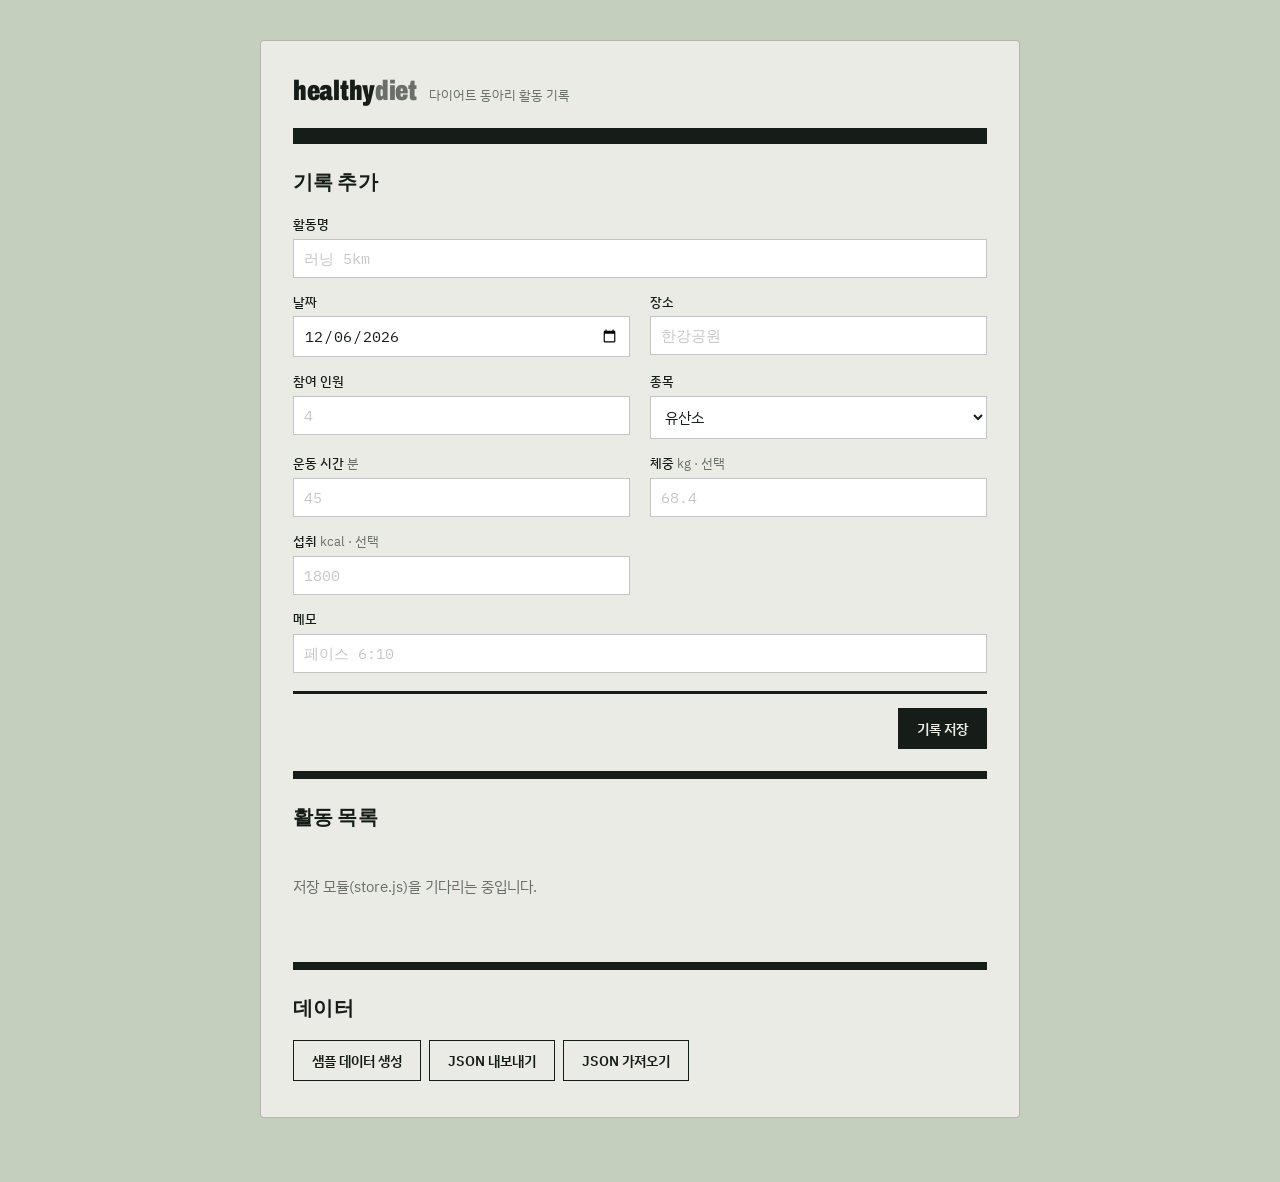
==== index.html @ e53ed548 "feat(ui): 설계서 화면 설계대로 프론트엔드 구현 설계서 5장 순서 그대로 배치했다. 등록 폼과 목록을 첫 화면에 두고 체중 눈금은 그 위에 얹었다. 필수 3기능이 스크롤 아" ====
<!DOCTYPE html>
<html lang="ko">
<head>
<meta charset="UTF-8">
<meta name="viewport" content="width=device-width, initial-scale=1">
<title>healthydiet — 다이어트 동아리 활동 기록</title>
<link rel="preconnect" href="https://fonts.googleapis.com">
<link rel="preconnect" href="https://fonts.gstatic.com" crossorigin>
<link href="https://fonts.googleapis.com/css2?family=Archivo:wdth,wght@62..112,400..900&family=IBM+Plex+Mono:wght@400;600&family=IBM+Plex+Sans+KR:wght@400;500;600&display=swap" rel="stylesheet">
<link rel="stylesheet" href="style.css">
</head>
<body>

<div class="panel">

  <header class="head">
    <p class="head__logo">healthy<span>diet</span></p>
    <p class="head__sub">다이어트 동아리 활동 기록</p>
  </header>

  <!-- 오늘의 체중 + 눈금 트랙. 기록이 없으면 통째로 숨긴다 -->
  <section class="today" id="today" hidden>
    <p class="label">오늘의 체중</p>
    <p class="today__value">
      <span id="todayWeight">—</span><span class="today__unit">kg</span>
    </p>
    <div class="ruler">
      <div class="ruler__needle" id="rulerNeedle"></div>
    </div>
    <p class="ruler__legend">
      <span id="weightMin">—</span>
      <span id="weightToday">—</span>
    </p>
  </section>

  <!-- 명세 필수 ① 활동 등록 -->
  <section class="block">
    <h2 class="block__title">기록 추가</h2>

    <form id="addForm" novalidate>
      <div class="grid">
        <div class="field field--wide">
          <label for="f-title">활동명</label>
          <input type="text" id="f-title" name="title" placeholder="러닝 5km">
          <p class="err" data-err="title"></p>
        </div>

        <div class="field">
          <label for="f-date">날짜</label>
          <input type="date" id="f-date" name="date">
          <p class="err" data-err="date"></p>
        </div>

        <div class="field">
          <label for="f-place">장소</label>
          <input type="text" id="f-place" name="place" placeholder="한강공원">
          <p class="err" data-err="place"></p>
        </div>

        <div class="field">
          <label for="f-memberCount">참여 인원</label>
          <input type="number" id="f-memberCount" name="memberCount" min="1" step="1" placeholder="4">
          <p class="err" data-err="memberCount"></p>
        </div>

        <div class="field">
          <label for="f-category">종목</label>
          <select id="f-category" name="category">
            <option value="유산소">유산소</option>
            <option value="근력">근력</option>
            <option value="스트레칭">스트레칭</option>
          </select>
          <p class="err" data-err="category"></p>
        </div>

        <div class="field">
          <label for="f-durationMin">운동 시간 <span class="unit">분</span></label>
          <input type="number" id="f-durationMin" name="durationMin" min="1" step="1" placeholder="45">
          <p class="err" data-err="durationMin"></p>
        </div>

        <div class="field">
          <label for="f-weightKg">체중 <span class="unit">kg · 선택</span></label>
          <input type="number" id="f-weightKg" name="weightKg" step="0.1" placeholder="68.4">
          <p class="err" data-err="weightKg"></p>
        </div>

        <div class="field">
          <label for="f-kcalIn">섭취 <span class="unit">kcal · 선택</span></label>
          <input type="number" id="f-kcalIn" name="kcalIn" step="1" placeholder="1800">
          <p class="err" data-err="kcalIn"></p>
        </div>

        <div class="field field--wide">
          <label for="f-memo">메모</label>
          <input type="text" id="f-memo" name="memo" placeholder="페이스 6:10">
          <p class="err" data-err="memo"></p>
        </div>
      </div>

      <div class="form__foot">
        <p class="form__msg" id="formMsg" role="status"></p>
        <button class="btn btn--solid" type="submit">기록 저장</button>
      </div>
    </form>
  </section>

  <!-- 명세 필수 ②③ 목록 조회 · 삭제 -->
  <section class="block">
    <h2 class="block__title">활동 목록 <span class="count" id="listCount"></span></h2>
    <div id="list"></div>
  </section>

  <!-- 통계. 기록이 없으면 숨긴다 -->
  <section class="block" id="stats" hidden>
    <h2 class="block__title">통계</h2>

    <dl class="summary" id="summary"></dl>

    <h3 class="sub">월별 활동 횟수</h3>
    <div class="bars" id="monthly"></div>

    <h3 class="sub">종목별</h3>
    <div class="bars" id="byCategory"></div>

    <h3 class="sub">칼로리 수지</h3>
    <table class="table" id="kcalTable"></table>
    <p class="note">소모량은 운동 시간과 종목으로 추정한 값입니다.</p>
  </section>

  <section class="block block--tools">
    <h2 class="block__title">데이터</h2>
    <div class="tools">
      <button class="btn" type="button" id="btnSeed">샘플 데이터 생성</button>
      <button class="btn" type="button" id="btnExport">JSON 내보내기</button>
      <button class="btn" type="button" id="btnImport">JSON 가져오기</button>
      <input type="file" id="fileInput" accept="application/json,.json" hidden>
    </div>
    <p class="form__msg" id="toolMsg" role="status"></p>
  </section>

</div>

<script src="js/store/store.js"></script>
<script src="js/analytics/analytics.js"></script>
<script src="js/ui/ui.js"></script>
</body>
</html>
---- style.css ----
/* healthydiet — 저울과 영양성분표의 시각 언어.
   위계는 색이나 크기가 아니라 선 두께가 만든다. 빨강은 바늘 하나뿐이다. */

:root {
  --canvas:  #C4CFBE;
  --paper:   #E9EBE4;
  --lcd:     #B4C3AD;
  --ink:     #161D18;
  --ink-60:  rgba(22, 29, 24, .6);
  --ink-25:  rgba(22, 29, 24, .25);
  --ink-10:  rgba(22, 29, 24, .1);
  --needle:  #D8342A;

  --rule-section: 8px;
  --rule-group:   3px;
  --rule-row:     1px;

  --panel-radius: 4px;

  --display: Archivo, system-ui, sans-serif;
  --body:    "IBM Plex Sans KR", system-ui, sans-serif;
  --mono:    "IBM Plex Mono", ui-monospace, monospace;
}

* { box-sizing: border-box; }

body {
  margin: 0;
  padding: 40px 20px 64px;
  background: var(--canvas);
  color: var(--ink);
  font-family: var(--body);
  line-height: 1.6;
  -webkit-font-smoothing: antialiased;
}

:focus-visible { outline: 2px solid var(--needle); outline-offset: 2px; }

.panel {
  max-width: 760px;
  margin: 0 auto;
  padding: 28px 32px 32px;
  background: var(--paper);
  border-radius: var(--panel-radius);
  border: 1px solid var(--ink-25);
}

/* 패널 안쪽 요소는 각지게 둔다 */
.panel input,
.panel select,
.panel button,
.panel table { border-radius: 0; }

/* ---------- 머리 ---------- */

.head {
  display: flex; align-items: baseline; gap: 12px; flex-wrap: wrap;
  padding-bottom: 14px;
  border-bottom: var(--rule-section) solid var(--ink);
}
.head__logo {
  margin: 0;
  font-family: var(--display);
  font-weight: 900; font-stretch: 70%;
  font-size: 1.75rem; letter-spacing: -.01em;
}
.head__logo span { color: var(--ink-60); }
.head__sub { margin: 0; font-size: .8125rem; color: var(--ink-60); }

.label {
  margin: 0;
  font-family: var(--mono);
  font-size: .6875rem;
  color: var(--ink-60);
}

/* ---------- 오늘의 체중 + 눈금 ---------- */

.today { padding: 20px 0 18px; }

.today__value {
  margin: 2px 0 14px;
  font-family: var(--display);
  font-weight: 800; font-stretch: 68%;
  font-size: clamp(4.5rem, 16vw, 8.5rem);
  line-height: .92;
  letter-spacing: -.03em;
  font-variant-numeric: tabular-nums;
}
.today__unit {
  margin-left: .12em;
  font-size: .25em;
  font-weight: 600;
  color: var(--ink-60);
}

.ruler {
  position: relative;
  height: 48px;
  background: var(--lcd);
  background-image: repeating-linear-gradient(90deg,
    var(--ink-25) 0 1px, transparent 1px 4%);
  border: 1px solid var(--ink-25);
}
.ruler__needle {
  position: absolute; top: 0; left: 50%;
  width: 2px; height: 100%;
  transform: translateX(-50%);
  background: var(--needle);
  transition: left .2s ease;
}
.ruler__legend {
  display: flex; justify-content: space-between;
  margin: 8px 0 0;
  font-family: var(--mono);
  font-size: .75rem;
  color: var(--ink-60);
  font-variant-numeric: tabular-nums;
}

/* ---------- 블록 ---------- */

.block { padding: 22px 0; border-top: var(--rule-section) solid var(--ink); }
.block--tools { padding-bottom: 4px; }

.block__title {
  margin: 0 0 16px;
  font-family: var(--display);
  font-weight: 800; font-stretch: 72%;
  font-size: 1.25rem;
  text-transform: uppercase; letter-spacing: .02em;
}
.count { font-family: var(--mono); font-size: .8125rem; color: var(--ink-60); }

.sub {
  margin: 22px 0 8px;
  padding-bottom: 5px;
  border-bottom: var(--rule-group) solid var(--ink);
  font-size: .8125rem; font-weight: 600;
}

/* ---------- 폼 ---------- */

.grid {
  display: grid;
  grid-template-columns: repeat(2, 1fr);
  gap: 14px 20px;
}
.field--wide { grid-column: 1 / -1; }

.field label {
  display: block;
  margin-bottom: 4px;
  font-size: .8125rem; font-weight: 500;
}
.field .unit { font-weight: 400; color: var(--ink-60); }

.field input,
.field select {
  width: 100%;
  padding: 9px 10px;
  font-family: var(--mono); font-size: .9375rem;
  color: var(--ink);
  background: #fff;
  border: 1px solid var(--ink-25);
}
.field input::placeholder { color: var(--ink-25); }
.field select { font-family: var(--body); }

.field.is-bad input,
.field.is-bad select { border-color: var(--needle); }

.err { margin: 4px 0 0; font-size: .75rem; color: var(--needle); min-height: 0; }
.err:empty { display: none; }

.form__foot {
  display: flex; align-items: center; justify-content: space-between; gap: 16px;
  margin-top: 18px;
  padding-top: 14px;
  border-top: var(--rule-group) solid var(--ink);
}
.form__msg { margin: 0; font-size: .8125rem; color: var(--ink-60); }

.btn {
  padding: 10px 18px;
  font-family: var(--body); font-size: .875rem; font-weight: 600;
  color: var(--ink);
  background: transparent;
  border: 1px solid var(--ink);
  cursor: pointer;
}
.btn:hover { background: var(--ink-10); }
.btn--solid { color: var(--paper); background: var(--ink); }
.btn--solid:hover { background: #000; }

/* ---------- 목록 ---------- */

.row {
  display: grid;
  grid-template-columns: 62px 1fr auto auto;
  align-items: baseline;
  gap: 12px;
  padding: 11px 0;
  border-bottom: var(--rule-row) solid var(--ink-25);
}
.row__date {
  font-family: var(--mono); font-size: .8125rem;
  color: var(--ink-60); font-variant-numeric: tabular-nums;
}
.row__title { font-weight: 500; }
.row__meta { font-size: .75rem; color: var(--ink-60); }
.row__nums {
  font-family: var(--mono); font-size: .8125rem;
  font-variant-numeric: tabular-nums;
  text-align: right;
}
.row__del {
  padding: 4px 9px;
  font-family: var(--body); font-size: .75rem;
  color: var(--ink-60);
  background: none; border: 1px solid var(--ink-25);
  cursor: pointer;
}
.row__del:hover { color: var(--needle); border-color: var(--needle); }

.empty {
  padding: 26px 0;
  font-size: .9375rem;
  color: var(--ink-60);
}

/* ---------- 통계 ---------- */

.summary {
  display: grid;
  grid-template-columns: repeat(auto-fit, minmax(110px, 1fr));
  gap: 0;
  margin: 0;
  border-top: var(--rule-group) solid var(--ink);
  border-bottom: var(--rule-group) solid var(--ink);
}
.summary div { padding: 10px 0 10px 14px; border-left: 1px solid var(--ink-25); }
.summary div:first-child { padding-left: 0; border-left: 0; }
.summary dt { font-size: .75rem; color: var(--ink-60); }
.summary dd {
  margin: 0;
  font-family: var(--mono); font-size: 1.0625rem; font-weight: 600;
  font-variant-numeric: tabular-nums;
}

.bar {
  display: grid;
  grid-template-columns: 92px 1fr 68px;
  align-items: center;
  gap: 10px;
  padding: 5px 0;
  border-bottom: var(--rule-row) solid var(--ink-25);
  font-size: .8125rem;
}
/* span은 inline이라 height가 먹지 않는다. block으로 바꿔야 막대가 보인다 */
.bar__track { display: block; height: 12px; background: var(--ink-10); }
.bar__fill { display: block; height: 100%; background: var(--ink); }
.bar__val {
  font-family: var(--mono); font-size: .75rem;
  text-align: right; font-variant-numeric: tabular-nums;
  color: var(--ink-60);
}

.table { width: 100%; border-collapse: collapse; font-size: .8125rem; }
.table th, .table td {
  padding: 6px 8px;
  border-bottom: var(--rule-row) solid var(--ink-25);
  font-variant-numeric: tabular-nums;
}
.table th { text-align: right; font-weight: 600; font-size: .75rem; color: var(--ink-60); }
.table th:first-child, .table td:first-child { text-align: left; padding-left: 0; }
.table td { text-align: right; font-family: var(--mono); }
.table tbody tr:last-child td { border-bottom: var(--rule-group) solid var(--ink); }

.note { margin: 8px 0 0; font-size: .75rem; color: var(--ink-60); }

.tools { display: flex; flex-wrap: wrap; gap: 8px; }

/* ---------- 반응형 ---------- */

@media (max-width: 640px) {
  body { padding: 16px 12px 40px; }
  .panel { padding: 20px 16px 24px; }
  .grid { grid-template-columns: 1fr; }
  .row { grid-template-columns: 54px 1fr auto; row-gap: 4px; }
  .row__nums { grid-column: 2 / -1; text-align: left; }
  .form__foot { flex-direction: column; align-items: stretch; }
  .bar { grid-template-columns: 74px 1fr 56px; }
}

@media (prefers-reduced-motion: reduce) {
  .ruler__needle { transition: none; }
}
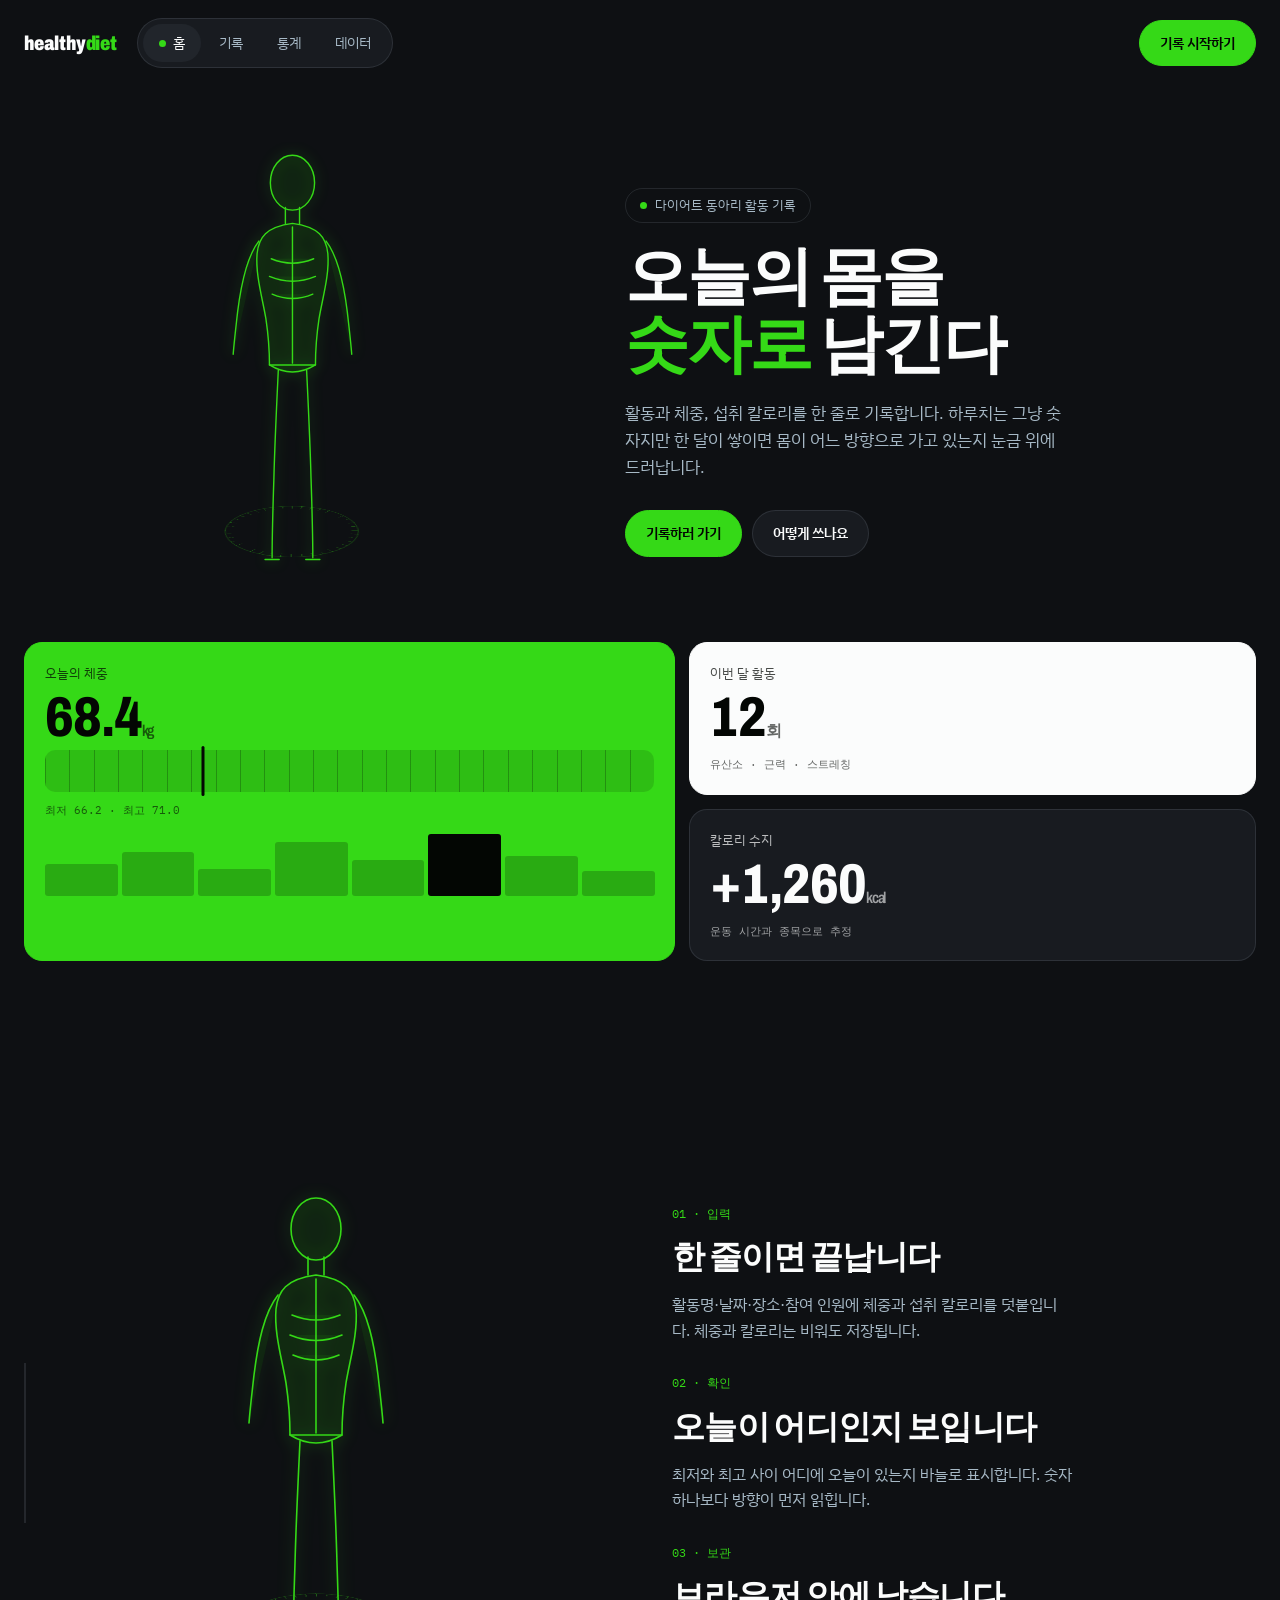
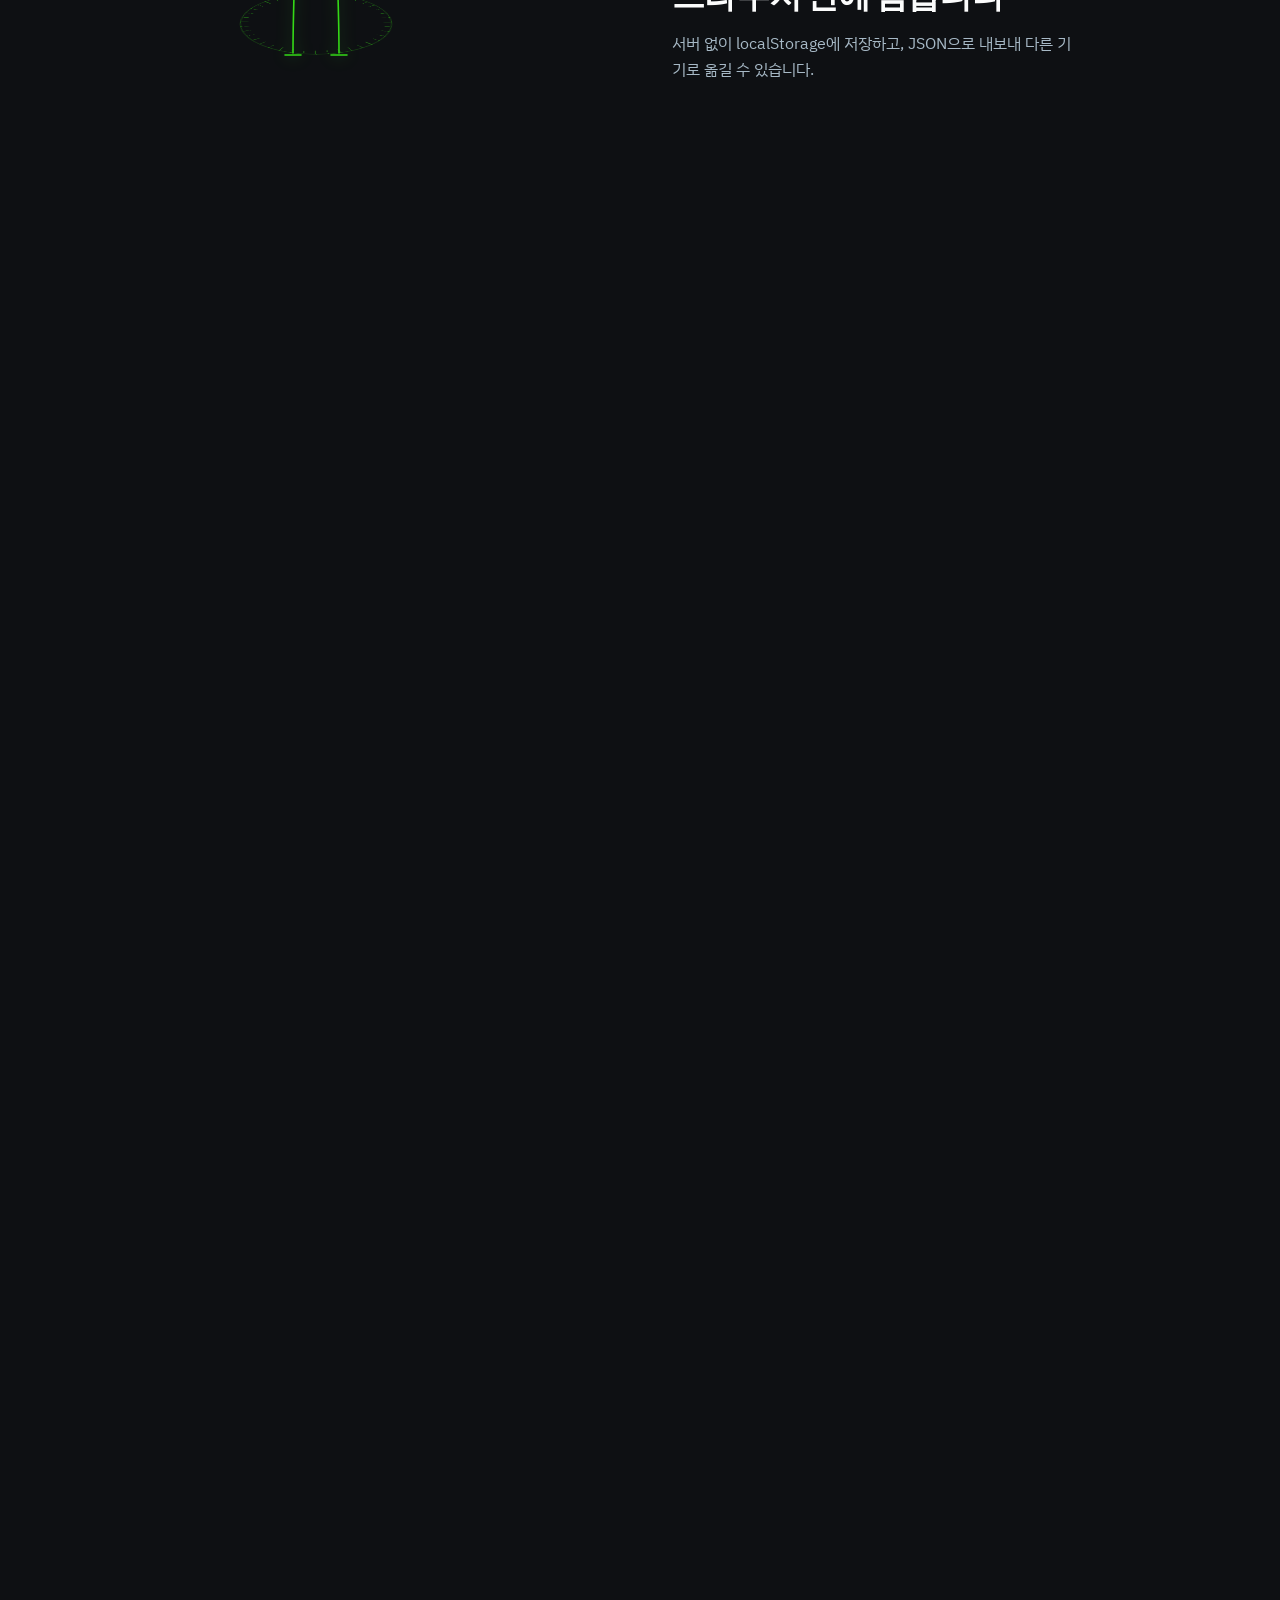
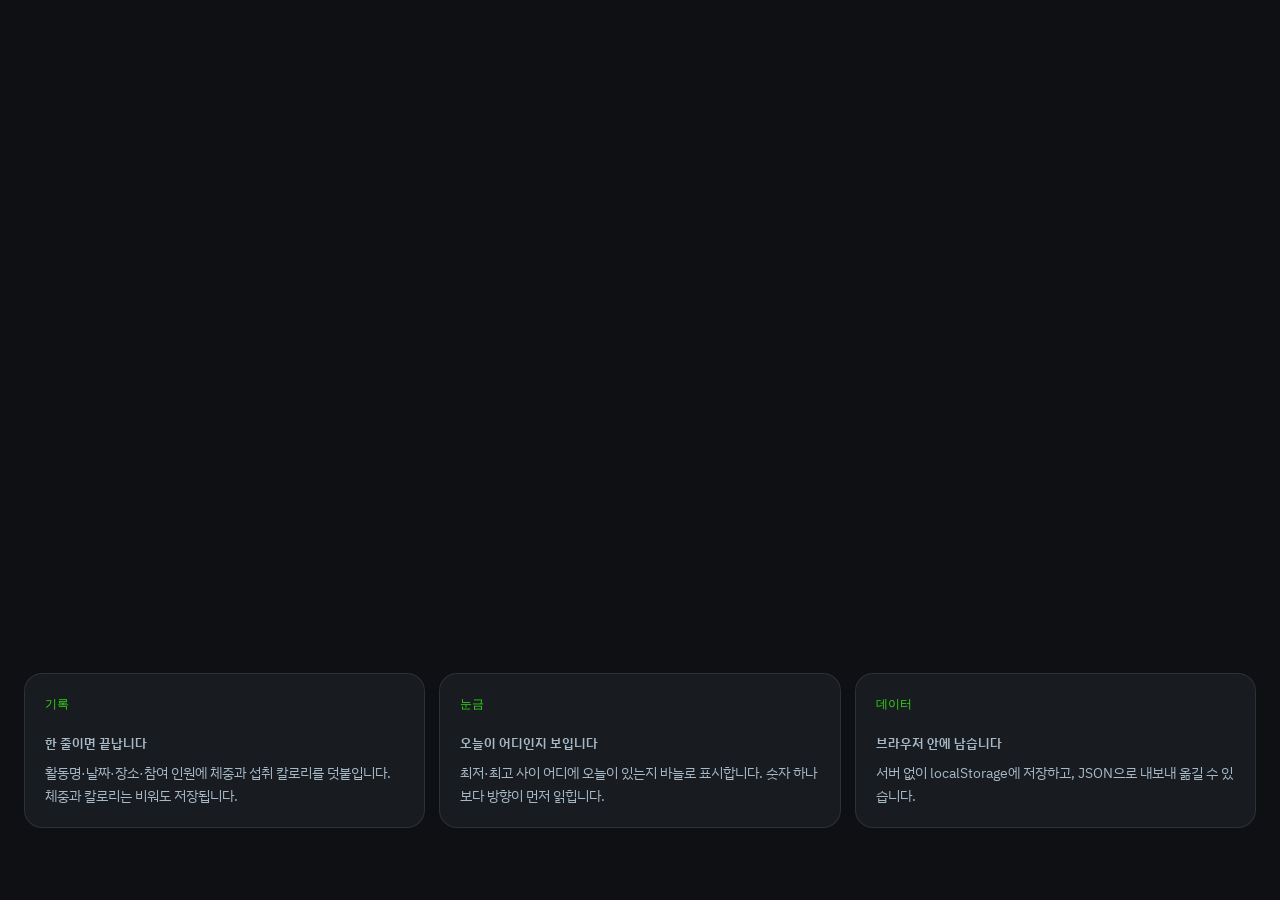
==== commit 83db618f: "feat(ui): 메인 페이지 분리와 스크롤 연출 추가 화면을 둘로 나눴다. index.html은 소개, record.html이 기록 화면이다. 필수 3기능은 record.html" ====
--- a/index.html
+++ b/index.html
@@ -6,143 +6,184 @@
 <title>healthydiet — 다이어트 동아리 활동 기록</title>
 <link rel="preconnect" href="https://fonts.googleapis.com">
 <link rel="preconnect" href="https://fonts.gstatic.com" crossorigin>
-<link href="https://fonts.googleapis.com/css2?family=Archivo:wdth,wght@62..112,400..900&family=IBM+Plex+Mono:wght@400;600&family=IBM+Plex+Sans+KR:wght@400;500;600&display=swap" rel="stylesheet">
+<link href="https://fonts.googleapis.com/css2?family=Archivo:wdth,wght@75..112,400..900&family=IBM+Plex+Mono:wght@400;600&family=IBM+Plex+Sans+KR:wght@400;500;600&display=swap" rel="stylesheet">
+<link href="https://unpkg.com/aos@2.3.1/dist/aos.css" rel="stylesheet">
 <link rel="stylesheet" href="style.css">
 </head>
 <body>
 
-<div class="panel">
+<header class="bar">
+  <a class="bar__logo" href="index.html">healthy<span>diet</span></a>
+  <nav class="nav" aria-label="주요 메뉴">
+    <a href="index.html" class="is-current" aria-current="page">홈</a>
+    <a href="record.html">기록</a>
+    <a href="record.html#stats">통계</a>
+    <a href="record.html#tools">데이터</a>
+  </nav>
+  <a class="btn btn--green" href="record.html">기록 시작하기</a>
+</header>
 
-  <header class="head">
-    <p class="head__logo">healthy<span>diet</span></p>
-    <p class="head__sub">다이어트 동아리 활동 기록</p>
-  </header>
+<main class="wrap">
 
-  <!-- 오늘의 체중 + 눈금 트랙. 기록이 없으면 통째로 숨긴다 -->
-  <section class="today" id="today" hidden>
-    <p class="label">오늘의 체중</p>
-    <p class="today__value">
-      <span id="todayWeight">—</span><span class="today__unit">kg</span>
-    </p>
-    <div class="ruler">
-      <div class="ruler__needle" id="rulerNeedle"></div>
+  <!-- 이미지가 먼저 오고 내용이 그 옆에 붙는다 -->
+  <section class="hero hero--figure">
+
+    <div class="hero__figure" data-aos="fade-right" data-aos-duration="900">
+      <div class="figure" aria-hidden="true">
+        <div class="figure__spin">
+          <svg class="plane" viewBox="0 0 200 520" fill="none">
+            <g class="body">
+              <ellipse cx="100" cy="46" rx="25" ry="31"/>
+              <path d="M92 74v18M108 74v18"/>
+              <path d="M100 92c-30 4-38 16-40 34-2 24 6 50 10 74 3 20 4 36 4 52h52c0-16 1-32 4-52 4-24 12-50 10-74-2-18-10-30-40-34Z"/>
+              <path d="M76 132q24 10 48 0M74 152q26 11 52 0M77 172q23 10 46 0"/>
+              <path d="M100 96v154"/>
+              <path d="M62 112c-14 18-20 48-24 80-2 18-4 34-5 48M138 112c14 18 20 48 24 80 2 18 4 34 5 48"/>
+              <path d="M74 252q26 16 52 0"/>
+              <path d="M84 258c-2 42-4 82-5 122-1 30-2 60-2 90M116 258c2 42 4 82 5 122 1 30 2 60 2 90"/>
+              <path d="M69 472h16M115 472h16"/>
+            </g>
+          </svg>
+          <svg class="plane plane--side" viewBox="0 0 200 520" fill="none">
+            <g class="body">
+              <path d="M84 46c0-17 8-31 22-31s22 14 22 31c0 14-4 24-12 28l2 12h-24l2-12c-8-4-12-14-12-28Z"/>
+              <path d="M100 92c-16 6-22 20-22 38 0 26 6 52 8 76 2 20 2 34 2 46h34c0-14-2-30-4-50-3-26-2-52 2-76 3-20-2-30-20-34Z"/>
+              <path d="M104 96c-4 34-6 84-4 154"/>
+              <path d="M82 116c-8 22-10 52-8 84 1 18 3 34 4 48"/>
+              <path d="M78 252q22 16 44 0"/>
+              <path d="M92 258c-2 42-2 82-2 122 0 30 0 60-1 90M112 258c1 42 2 82 3 122 1 30 1 60 1 90"/>
+              <path d="M78 472h18M104 472h18"/>
+            </g>
+          </svg>
+        </div>
+        <div class="figure__ring"></div>
+      </div>
     </div>
-    <p class="ruler__legend">
-      <span id="weightMin">—</span>
-      <span id="weightToday">—</span>
-    </p>
+
+    <div class="hero__copy" data-aos="fade-left" data-aos-duration="900" data-aos-delay="120">
+      <p class="eyebrow">다이어트 동아리 활동 기록</p>
+      <h1>오늘의 몸을<br><em>숫자로</em> 남긴다</h1>
+      <p class="hero__lead">
+        활동과 체중, 섭취 칼로리를 한 줄로 기록합니다.
+        하루치는 그냥 숫자지만 한 달이 쌓이면 몸이 어느 방향으로
+        가고 있는지 눈금 위에 드러납니다.
+      </p>
+      <div class="hero__actions">
+        <a class="btn btn--green" href="record.html">기록하러 가기</a>
+        <a class="btn" href="#how">어떻게 쓰나요</a>
+      </div>
+    </div>
+
   </section>
 
-  <!-- 명세 필수 ① 활동 등록 -->
-  <section class="block">
-    <h2 class="block__title">기록 추가</h2>
+  <!-- 실제 기록 화면의 카드 -->
+  <section class="preview" aria-hidden="true">
+    <div class="card card--green card--tall" data-aos="fade-up">
+      <p class="card__label">오늘의 체중</p>
+      <p class="card__big">68.4<sub>kg</sub></p>
+      <div class="ruler"><div class="ruler__needle" style="left:26%"></div></div>
+      <p class="card__foot">최저 66.2 · 최고 71.0</p>
+      <div class="spark">
+        <i style="height:52%"></i><i style="height:70%"></i><i style="height:44%"></i>
+        <i style="height:86%"></i><i style="height:58%"></i><i class="on" style="height:100%"></i>
+        <i style="height:64%"></i><i style="height:40%"></i>
+      </div>
+    </div>
+    <div class="card card--white" data-aos="fade-up" data-aos-delay="100">
+      <p class="card__label">이번 달 활동</p>
+      <p class="card__big">12<sub>회</sub></p>
+      <p class="card__foot">유산소 · 근력 · 스트레칭</p>
+    </div>
+    <div class="card" data-aos="fade-up" data-aos-delay="200">
+      <p class="card__label">칼로리 수지</p>
+      <p class="card__big">+1,260<sub>kcal</sub></p>
+      <p class="card__foot">운동 시간과 종목으로 추정</p>
+    </div>
+  </section>
 
-    <form id="addForm" novalidate>
-      <div class="grid">
-        <div class="field field--wide">
-          <label for="f-title">활동명</label>
-          <input type="text" id="f-title" name="title" placeholder="러닝 5km">
-          <p class="err" data-err="title"></p>
+</main>
+
+<!-- 스크롤하는 동안 모델이 돌고 오른쪽 글이 단계별로 바뀐다 -->
+<section class="scroll" id="how">
+  <div class="scroll__track">
+    <div class="scroll__bar" aria-hidden="true"><i id="scrollProgress"></i></div>
+
+    <div class="scroll__stage">
+      <div class="scroll__model" aria-hidden="true">
+        <div class="scroll__spin" id="modelSpin">
+          <svg class="plane" viewBox="0 0 200 520" fill="none">
+            <g class="body">
+              <ellipse cx="100" cy="46" rx="25" ry="31"/>
+              <path d="M92 74v18M108 74v18"/>
+              <path d="M100 92c-30 4-38 16-40 34-2 24 6 50 10 74 3 20 4 36 4 52h52c0-16 1-32 4-52 4-24 12-50 10-74-2-18-10-30-40-34Z"/>
+              <path d="M76 132q24 10 48 0M74 152q26 11 52 0M77 172q23 10 46 0"/>
+              <path d="M100 96v154"/>
+              <path d="M62 112c-14 18-20 48-24 80-2 18-4 34-5 48M138 112c14 18 20 48 24 80 2 18 4 34 5 48"/>
+              <path d="M74 252q26 16 52 0"/>
+              <path d="M84 258c-2 42-4 82-5 122-1 30-2 60-2 90M116 258c2 42 4 82 5 122 1 30 2 60 2 90"/>
+              <path d="M69 472h16M115 472h16"/>
+            </g>
+          </svg>
+          <svg class="plane plane--side" viewBox="0 0 200 520" fill="none">
+            <g class="body">
+              <path d="M84 46c0-17 8-31 22-31s22 14 22 31c0 14-4 24-12 28l2 12h-24l2-12c-8-4-12-14-12-28Z"/>
+              <path d="M100 92c-16 6-22 20-22 38 0 26 6 52 8 76 2 20 2 34 2 46h34c0-14-2-30-4-50-3-26-2-52 2-76 3-20-2-30-20-34Z"/>
+              <path d="M104 96c-4 34-6 84-4 154"/>
+              <path d="M82 116c-8 22-10 52-8 84 1 18 3 34 4 48"/>
+              <path d="M78 252q22 16 44 0"/>
+              <path d="M92 258c-2 42-2 82-2 122 0 30 0 60-1 90M112 258c1 42 2 82 3 122 1 30 1 60 1 90"/>
+              <path d="M78 472h18M104 472h18"/>
+            </g>
+          </svg>
         </div>
-
-        <div class="field">
-          <label for="f-date">날짜</label>
-          <input type="date" id="f-date" name="date">
-          <p class="err" data-err="date"></p>
-        </div>
-
-        <div class="field">
-          <label for="f-place">장소</label>
-          <input type="text" id="f-place" name="place" placeholder="한강공원">
-          <p class="err" data-err="place"></p>
-        </div>
-
-        <div class="field">
-          <label for="f-memberCount">참여 인원</label>
-          <input type="number" id="f-memberCount" name="memberCount" min="1" step="1" placeholder="4">
-          <p class="err" data-err="memberCount"></p>
-        </div>
-
-        <div class="field">
-          <label for="f-category">종목</label>
-          <select id="f-category" name="category">
-            <option value="유산소">유산소</option>
-            <option value="근력">근력</option>
-            <option value="스트레칭">스트레칭</option>
-          </select>
-          <p class="err" data-err="category"></p>
-        </div>
-
-        <div class="field">
-          <label for="f-durationMin">운동 시간 <span class="unit">분</span></label>
-          <input type="number" id="f-durationMin" name="durationMin" min="1" step="1" placeholder="45">
-          <p class="err" data-err="durationMin"></p>
-        </div>
-
-        <div class="field">
-          <label for="f-weightKg">체중 <span class="unit">kg · 선택</span></label>
-          <input type="number" id="f-weightKg" name="weightKg" step="0.1" placeholder="68.4">
-          <p class="err" data-err="weightKg"></p>
-        </div>
-
-        <div class="field">
-          <label for="f-kcalIn">섭취 <span class="unit">kcal · 선택</span></label>
-          <input type="number" id="f-kcalIn" name="kcalIn" step="1" placeholder="1800">
-          <p class="err" data-err="kcalIn"></p>
-        </div>
-
-        <div class="field field--wide">
-          <label for="f-memo">메모</label>
-          <input type="text" id="f-memo" name="memo" placeholder="페이스 6:10">
-          <p class="err" data-err="memo"></p>
-        </div>
+        <div class="scroll__ring"></div>
       </div>
 
-      <div class="form__foot">
-        <p class="form__msg" id="formMsg" role="status"></p>
-        <button class="btn btn--solid" type="submit">기록 저장</button>
+      <div class="scroll__steps">
+        <article class="step is-on">
+          <span class="step__n">01 · 입력</span>
+          <h2>한 줄이면 끝납니다</h2>
+          <p>활동명·날짜·장소·참여 인원에 체중과 섭취 칼로리를 덧붙입니다.
+             체중과 칼로리는 비워도 저장됩니다.</p>
+        </article>
+        <article class="step">
+          <span class="step__n">02 · 확인</span>
+          <h2>오늘이 어디인지 보입니다</h2>
+          <p>최저와 최고 사이 어디에 오늘이 있는지 바늘로 표시합니다.
+             숫자 하나보다 방향이 먼저 읽힙니다.</p>
+        </article>
+        <article class="step">
+          <span class="step__n">03 · 보관</span>
+          <h2>브라우저 안에 남습니다</h2>
+          <p>서버 없이 localStorage에 저장하고, JSON으로 내보내 다른 기기로
+             옮길 수 있습니다.</p>
+        </article>
       </div>
-    </form>
+    </div>
+  </div>
+</section>
+
+<div class="wrap">
+  <section class="feats">
+    <div class="card" data-aos="fade-up">
+      <span class="n">기록</span>
+      <h3>한 줄이면 끝납니다</h3>
+      <p>활동명·날짜·장소·참여 인원에 체중과 섭취 칼로리를 덧붙입니다. 체중과 칼로리는 비워도 저장됩니다.</p>
+    </div>
+    <div class="card" data-aos="fade-up" data-aos-delay="100">
+      <span class="n">눈금</span>
+      <h3>오늘이 어디인지 보입니다</h3>
+      <p>최저·최고 사이 어디에 오늘이 있는지 바늘로 표시합니다. 숫자 하나보다 방향이 먼저 읽힙니다.</p>
+    </div>
+    <div class="card" data-aos="fade-up" data-aos-delay="200">
+      <span class="n">데이터</span>
+      <h3>브라우저 안에 남습니다</h3>
+      <p>서버 없이 localStorage에 저장하고, JSON으로 내보내 옮길 수 있습니다.</p>
+    </div>
   </section>
-
-  <!-- 명세 필수 ②③ 목록 조회 · 삭제 -->
-  <section class="block">
-    <h2 class="block__title">활동 목록 <span class="count" id="listCount"></span></h2>
-    <div id="list"></div>
-  </section>
-
-  <!-- 통계. 기록이 없으면 숨긴다 -->
-  <section class="block" id="stats" hidden>
-    <h2 class="block__title">통계</h2>
-
-    <dl class="summary" id="summary"></dl>
-
-    <h3 class="sub">월별 활동 횟수</h3>
-    <div class="bars" id="monthly"></div>
-
-    <h3 class="sub">종목별</h3>
-    <div class="bars" id="byCategory"></div>
-
-    <h3 class="sub">칼로리 수지</h3>
-    <table class="table" id="kcalTable"></table>
-    <p class="note">소모량은 운동 시간과 종목으로 추정한 값입니다.</p>
-  </section>
-
-  <section class="block block--tools">
-    <h2 class="block__title">데이터</h2>
-    <div class="tools">
-      <button class="btn" type="button" id="btnSeed">샘플 데이터 생성</button>
-      <button class="btn" type="button" id="btnExport">JSON 내보내기</button>
-      <button class="btn" type="button" id="btnImport">JSON 가져오기</button>
-      <input type="file" id="fileInput" accept="application/json,.json" hidden>
-    </div>
-    <p class="form__msg" id="toolMsg" role="status"></p>
-  </section>
-
 </div>
 
-<script src="js/store/store.js"></script>
-<script src="js/analytics/analytics.js"></script>
-<script src="js/ui/ui.js"></script>
+<script src="https://unpkg.com/aos@2.3.1/dist/aos.js"></script>
+<script src="js/ui/landing.js"></script>
 </body>
 </html>
--- a/style.css
+++ b/style.css
@@ -1,21 +1,24 @@
-/* healthydiet — 저울과 영양성분표의 시각 언어.
-   위계는 색이나 크기가 아니라 선 두께가 만든다. 빨강은 바늘 하나뿐이다. */
+/* healthydiet — 다크 대시보드.
+   강조는 형광 그린 카드 한 장과 화이트 카드 한 장에만 준다.
+   나머지는 전부 어두운 카드로 눌러 두 장이 눈에 띄게 만든다. */
 
 :root {
-  --canvas:  #C4CFBE;
-  --paper:   #E9EBE4;
-  --lcd:     #B4C3AD;
-  --ink:     #161D18;
-  --ink-60:  rgba(22, 29, 24, .6);
-  --ink-25:  rgba(22, 29, 24, .25);
-  --ink-10:  rgba(22, 29, 24, .1);
-  --needle:  #D8342A;
-
-  --rule-section: 8px;
-  --rule-group:   3px;
-  --rule-row:     1px;
-
-  --panel-radius: 4px;
+  --bg:      #0E1013;
+  --card:    #181B20;
+  --card-2:  #21252B;
+  --line:    rgba(167, 185, 198, .14);
+
+  --text:    #FBFCFC;
+  --muted:   #A7B9C6;
+  --slate:   #394055;
+
+  --green:   #35D917;
+  --green-2: #37A214;
+  --ink:     #030603;
+  --blue:    #3045C7;
+
+  --r-card:  18px;
+  --r-sm:    10px;
 
   --display: Archivo, system-ui, sans-serif;
   --body:    "IBM Plex Sans KR", system-ui, sans-serif;
@@ -26,273 +29,451 @@
 
 body {
   margin: 0;
-  padding: 40px 20px 64px;
-  background: var(--canvas);
-  color: var(--ink);
+  background: var(--bg);
+  color: var(--text);
   font-family: var(--body);
   line-height: 1.6;
   -webkit-font-smoothing: antialiased;
 }
 
-:focus-visible { outline: 2px solid var(--needle); outline-offset: 2px; }
-
-.panel {
-  max-width: 760px;
-  margin: 0 auto;
-  padding: 28px 32px 32px;
-  background: var(--paper);
-  border-radius: var(--panel-radius);
-  border: 1px solid var(--ink-25);
-}
-
-/* 패널 안쪽 요소는 각지게 둔다 */
-.panel input,
-.panel select,
-.panel button,
-.panel table { border-radius: 0; }
-
-/* ---------- 머리 ---------- */
-
-.head {
-  display: flex; align-items: baseline; gap: 12px; flex-wrap: wrap;
-  padding-bottom: 14px;
-  border-bottom: var(--rule-section) solid var(--ink);
-}
-.head__logo {
+:focus-visible { outline: 2px solid var(--green); outline-offset: 2px; }
+
+.wrap { max-width: 1280px; margin: 0 auto; padding: 0 24px; }
+
+/* ---------- 상단 바 ---------- */
+
+.bar {
+  display: flex; align-items: center; gap: 20px;
+  max-width: 1280px; margin: 0 auto; padding: 18px 24px;
+}
+.bar__logo {
   margin: 0;
   font-family: var(--display);
-  font-weight: 900; font-stretch: 70%;
-  font-size: 1.75rem; letter-spacing: -.01em;
-}
-.head__logo span { color: var(--ink-60); }
-.head__sub { margin: 0; font-size: .8125rem; color: var(--ink-60); }
-
-.label {
+  font-weight: 900; font-stretch: 76%;
+  font-size: 1.25rem; letter-spacing: -.01em;
+  color: var(--text); text-decoration: none;
+}
+.bar__logo span { color: var(--green); }
+
+.nav {
+  display: flex; gap: 2px;
+  margin-right: auto;
+  padding: 5px;
+  background: var(--card);
+  border: 1px solid var(--line);
+  border-radius: 999px;
+}
+.nav a {
+  display: flex; align-items: center; gap: 7px;
+  padding: 8px 16px;
+  border-radius: 999px;
+  color: var(--muted);
+  font-size: .875rem; text-decoration: none;
+}
+.nav a:hover { color: var(--text); }
+.nav a.is-current { color: var(--text); background: var(--card-2); }
+.nav a.is-current::before {
+  content: ""; width: 7px; height: 7px; border-radius: 50%;
+  background: var(--green);
+}
+
+.btn {
+  padding: 11px 20px;
+  font-family: var(--body); font-size: .875rem; font-weight: 600;
+  color: var(--text);
+  background: var(--card);
+  border: 1px solid var(--line);
+  border-radius: 999px;
+  cursor: pointer; text-decoration: none;
+  display: inline-flex; align-items: center; justify-content: center;
+}
+.btn:hover { background: var(--card-2); }
+.btn--green { color: var(--ink); background: var(--green); border-color: var(--green); }
+.btn--green:hover { background: #46e82b; }
+
+/* ---------- 랜딩 히어로 ---------- */
+
+.hero {
+  display: grid; grid-template-columns: 1fr 1fr;
+  align-items: center; gap: 56px;
+  padding: 56px 0 72px;
+}
+
+/* 이미지가 먼저 오고 내용이 그 옆에 붙는 배치 */
+.hero--figure { grid-template-columns: .85fr 1fr; gap: 64px; padding-bottom: 40px; }
+
+.hero__figure { justify-self: center; }
+
+.figure {
+  position: relative;
+  height: min(58vh, 460px);
+  aspect-ratio: 200 / 520;
+  perspective: 1100px;
+}
+.figure__spin {
+  position: absolute; inset: 0;
+  transform-style: preserve-3d;
+  animation: figure-turn 26s linear infinite;
+}
+.figure__ring {
+  position: absolute; left: 50%; bottom: 1%;
+  width: 76%; aspect-ratio: 1;
+  transform: translateX(-50%) rotateX(76deg);
+  border: 1px solid rgba(53, 217, 23, .28);
+  border-radius: 50%;
+  background: repeating-conic-gradient(from 0deg,
+    rgba(53, 217, 23, .35) 0deg .6deg, transparent .6deg 9deg);
+  mask: radial-gradient(circle, transparent 62%, #000 64%);
+}
+@keyframes figure-turn { to { transform: rotateY(360deg); } }
+
+.eyebrow {
+  display: inline-flex; align-items: center; gap: 8px;
+  margin: 0 0 20px;
+  padding: 6px 14px;
+  border: 1px solid var(--line);
+  border-radius: 999px;
+  font-size: .8125rem;
+  color: var(--muted);
+}
+.eyebrow::before {
+  content: ""; width: 7px; height: 7px; border-radius: 50%;
+  background: var(--green);
+}
+
+.hero h1 {
+  margin: 0 0 20px;
+  font-family: var(--display);
+  font-weight: 800; font-stretch: 84%;
+  font-size: clamp(2.5rem, 5.4vw, 4rem);
+  line-height: 1.06; letter-spacing: -.03em;
+}
+.hero h1 em { font-style: normal; color: var(--green); }
+/* `.hero p`로 잡으면 특이도가 .card__big보다 높아 카드 안 숫자까지 눌러버린다.
+   히어로 본문에만 붙는 클래스를 쓴다. */
+.hero__lead { max-width: 44ch; margin: 0 0 30px; color: var(--muted); font-size: 1.0625rem; }
+.hero__actions { display: flex; flex-wrap: wrap; gap: 10px; }
+
+/* 히어로 오른쪽 — 실제 대시보드 카드를 축소해 보여준다 */
+.preview {
+  display: grid; grid-template-columns: 1.15fr 1fr;
+  gap: 14px; padding-bottom: 32px;
+}
+
+.card {
+  padding: 20px;
+  background: var(--card);
+  border: 1px solid var(--line);
+  border-radius: var(--r-card);
+}
+.card--green { background: var(--green); border-color: var(--green); color: var(--ink); }
+.card--white { background: #FBFCFC; border-color: #FBFCFC; color: var(--ink); }
+.card--tall { grid-row: span 2; }
+
+.card__label { margin: 0; font-size: .8125rem; opacity: .72; }
+.card__big {
+  margin: 6px 0 0;
+  font-family: var(--display);
+  font-weight: 800; font-stretch: 78%;
+  font-size: clamp(2.5rem, 5vw, 3.5rem); line-height: 1;
+  letter-spacing: -.02em;
+  font-variant-numeric: tabular-nums;
+}
+.card__big sub { font-size: .28em; font-weight: 600; vertical-align: baseline; opacity: .6; }
+.card__foot { margin: 10px 0 0; font-family: var(--mono); font-size: .6875rem; opacity: .6; }
+
+/* 미니 스파크 막대 */
+.spark { display: flex; align-items: flex-end; gap: 4px; height: 62px; margin-top: 14px; }
+.spark i { flex: 1; background: currentColor; opacity: .22; border-radius: 3px; }
+.spark i.on { opacity: 1; }
+
+/* 랜딩 특징 3장 */
+.feats { display: grid; grid-template-columns: repeat(3, 1fr); gap: 14px; padding-bottom: 72px; }
+.feats h3 { margin: 0 0 6px; font-size: 1rem; }
+.feats p { margin: 0; color: var(--muted); font-size: .875rem; }
+.feats .n {
+  display: block; margin-bottom: 12px;
+  font-family: var(--mono); font-size: .75rem; color: var(--green);
+}
+
+/* ---------- 대시보드 ---------- */
+
+.page-head {
+  display: flex; align-items: baseline; justify-content: space-between;
+  flex-wrap: wrap; gap: 10px;
+  padding: 12px 0 22px;
+}
+.page-head h1 {
   margin: 0;
-  font-family: var(--mono);
-  font-size: .6875rem;
-  color: var(--ink-60);
-}
-
-/* ---------- 오늘의 체중 + 눈금 ---------- */
-
-.today { padding: 20px 0 18px; }
-
-.today__value {
-  margin: 2px 0 14px;
-  font-family: var(--display);
-  font-weight: 800; font-stretch: 68%;
-  font-size: clamp(4.5rem, 16vw, 8.5rem);
-  line-height: .92;
-  letter-spacing: -.03em;
-  font-variant-numeric: tabular-nums;
-}
-.today__unit {
-  margin-left: .12em;
-  font-size: .25em;
-  font-weight: 600;
-  color: var(--ink-60);
-}
-
+  font-family: var(--display); font-weight: 800; font-stretch: 84%;
+  font-size: 1.75rem; letter-spacing: -.02em;
+}
+.page-head time { font-family: var(--mono); font-size: .8125rem; color: var(--muted); }
+
+/* align-items를 안 주면 그린 카드가 목록 높이만큼 늘어나 빈 칸이 생긴다 */
+.grid-2 {
+  display: grid; grid-template-columns: 1fr 1.25fr;
+  align-items: start; gap: 14px; margin-bottom: 14px;
+}
+.stack { display: grid; gap: 14px; padding-bottom: 56px; }
+
+.card h2 {
+  margin: 0 0 14px;
+  font-size: 1rem; font-weight: 600;
+}
+.card h3 {
+  margin: 20px 0 8px;
+  font-size: .8125rem; font-weight: 600; color: var(--muted);
+}
+.count { font-family: var(--mono); font-size: .8125rem; color: var(--muted); font-weight: 400; }
+
+/* 눈금 트랙 — 그린 카드 안에 놓는다 */
 .ruler {
-  position: relative;
-  height: 48px;
-  background: var(--lcd);
+  position: relative; height: 42px; margin-top: 4px;
+  border-radius: var(--r-sm);
   background-image: repeating-linear-gradient(90deg,
-    var(--ink-25) 0 1px, transparent 1px 4%);
-  border: 1px solid var(--ink-25);
+    rgba(3, 6, 3, .25) 0 1px, transparent 1px 4%);
+  background-color: rgba(3, 6, 3, .12);
 }
 .ruler__needle {
-  position: absolute; top: 0; left: 50%;
-  width: 2px; height: 100%;
+  position: absolute; top: -4px; left: 50%;
+  width: 3px; height: calc(100% + 8px);
   transform: translateX(-50%);
-  background: var(--needle);
+  border-radius: 2px;
+  background: var(--ink);
   transition: left .2s ease;
 }
 .ruler__legend {
   display: flex; justify-content: space-between;
   margin: 8px 0 0;
-  font-family: var(--mono);
-  font-size: .75rem;
-  color: var(--ink-60);
+  font-family: var(--mono); font-size: .6875rem; opacity: .62;
   font-variant-numeric: tabular-nums;
 }
 
-/* ---------- 블록 ---------- */
-
-.block { padding: 22px 0; border-top: var(--rule-section) solid var(--ink); }
-.block--tools { padding-bottom: 4px; }
-
-.block__title {
-  margin: 0 0 16px;
-  font-family: var(--display);
-  font-weight: 800; font-stretch: 72%;
-  font-size: 1.25rem;
-  text-transform: uppercase; letter-spacing: .02em;
-}
-.count { font-family: var(--mono); font-size: .8125rem; color: var(--ink-60); }
-
-.sub {
-  margin: 22px 0 8px;
-  padding-bottom: 5px;
-  border-bottom: var(--rule-group) solid var(--ink);
-  font-size: .8125rem; font-weight: 600;
-}
-
 /* ---------- 폼 ---------- */
 
-.grid {
-  display: grid;
-  grid-template-columns: repeat(2, 1fr);
-  gap: 14px 20px;
-}
+.grid { display: grid; grid-template-columns: repeat(2, 1fr); gap: 12px 16px; }
 .field--wide { grid-column: 1 / -1; }
 
-.field label {
-  display: block;
-  margin-bottom: 4px;
-  font-size: .8125rem; font-weight: 500;
-}
-.field .unit { font-weight: 400; color: var(--ink-60); }
+.field label { display: block; margin-bottom: 5px; font-size: .8125rem; color: var(--muted); }
+.field .unit { opacity: .7; }
 
 .field input,
 .field select {
   width: 100%;
-  padding: 9px 10px;
+  padding: 10px 12px;
   font-family: var(--mono); font-size: .9375rem;
-  color: var(--ink);
-  background: #fff;
-  border: 1px solid var(--ink-25);
-}
-.field input::placeholder { color: var(--ink-25); }
+  color: var(--text);
+  background: var(--card-2);
+  border: 1px solid var(--line);
+  border-radius: var(--r-sm);
+}
 .field select { font-family: var(--body); }
-
+.field input::placeholder { color: var(--slate); }
 .field.is-bad input,
-.field.is-bad select { border-color: var(--needle); }
-
-.err { margin: 4px 0 0; font-size: .75rem; color: var(--needle); min-height: 0; }
+.field.is-bad select { border-color: #E5484D; }
+
+.err { margin: 5px 0 0; font-size: .75rem; color: #FF6169; }
 .err:empty { display: none; }
 
 .form__foot {
   display: flex; align-items: center; justify-content: space-between; gap: 16px;
-  margin-top: 18px;
-  padding-top: 14px;
-  border-top: var(--rule-group) solid var(--ink);
-}
-.form__msg { margin: 0; font-size: .8125rem; color: var(--ink-60); }
-
-.btn {
-  padding: 10px 18px;
-  font-family: var(--body); font-size: .875rem; font-weight: 600;
-  color: var(--ink);
+  margin-top: 18px; padding-top: 16px;
+  border-top: 1px solid var(--line);
+}
+.form__msg { margin: 0; font-size: .8125rem; color: var(--muted); }
+
+/* ---------- 목록 ---------- */
+
+.row {
+  display: grid; grid-template-columns: 58px 1fr auto auto;
+  align-items: center; gap: 14px;
+  padding: 12px 14px; margin-bottom: 8px;
+  background: var(--card-2);
+  border-radius: var(--r-sm);
+}
+.row__date { font-family: var(--mono); font-size: .8125rem; color: var(--green); }
+.row__title { font-size: .9375rem; font-weight: 500; }
+.row__meta { font-size: .75rem; color: var(--muted); }
+.row__nums {
+  font-family: var(--mono); font-size: .8125rem; color: var(--muted);
+  text-align: right; font-variant-numeric: tabular-nums;
+}
+.row__del {
+  padding: 6px 12px;
+  font-family: var(--body); font-size: .75rem;
+  color: var(--muted);
   background: transparent;
-  border: 1px solid var(--ink);
+  border: 1px solid var(--line); border-radius: 999px;
   cursor: pointer;
 }
-.btn:hover { background: var(--ink-10); }
-.btn--solid { color: var(--paper); background: var(--ink); }
-.btn--solid:hover { background: #000; }
-
-/* ---------- 목록 ---------- */
-
-.row {
-  display: grid;
-  grid-template-columns: 62px 1fr auto auto;
-  align-items: baseline;
-  gap: 12px;
-  padding: 11px 0;
-  border-bottom: var(--rule-row) solid var(--ink-25);
-}
-.row__date {
-  font-family: var(--mono); font-size: .8125rem;
-  color: var(--ink-60); font-variant-numeric: tabular-nums;
-}
-.row__title { font-weight: 500; }
-.row__meta { font-size: .75rem; color: var(--ink-60); }
-.row__nums {
-  font-family: var(--mono); font-size: .8125rem;
+.row__del:hover { color: #FF6169; border-color: #FF6169; }
+
+.empty { padding: 28px 0; color: var(--muted); font-size: .9375rem; }
+
+/* ---------- 통계 ---------- */
+
+.summary {
+  display: grid; grid-template-columns: repeat(auto-fit, minmax(112px, 1fr));
+  gap: 10px; margin: 0;
+}
+.summary div { padding: 14px; background: var(--card-2); border-radius: var(--r-sm); }
+.summary dt { font-size: .75rem; color: var(--muted); }
+.summary dd {
+  margin: 4px 0 0;
+  font-family: var(--display); font-weight: 800; font-stretch: 80%;
+  font-size: 1.375rem;
   font-variant-numeric: tabular-nums;
-  text-align: right;
-}
-.row__del {
-  padding: 4px 9px;
-  font-family: var(--body); font-size: .75rem;
-  color: var(--ink-60);
-  background: none; border: 1px solid var(--ink-25);
-  cursor: pointer;
-}
-.row__del:hover { color: var(--needle); border-color: var(--needle); }
-
-.empty {
-  padding: 26px 0;
-  font-size: .9375rem;
-  color: var(--ink-60);
-}
-
-/* ---------- 통계 ---------- */
-
-.summary {
-  display: grid;
-  grid-template-columns: repeat(auto-fit, minmax(110px, 1fr));
-  gap: 0;
-  margin: 0;
-  border-top: var(--rule-group) solid var(--ink);
-  border-bottom: var(--rule-group) solid var(--ink);
-}
-.summary div { padding: 10px 0 10px 14px; border-left: 1px solid var(--ink-25); }
-.summary div:first-child { padding-left: 0; border-left: 0; }
-.summary dt { font-size: .75rem; color: var(--ink-60); }
-.summary dd {
-  margin: 0;
-  font-family: var(--mono); font-size: 1.0625rem; font-weight: 600;
-  font-variant-numeric: tabular-nums;
-}
-
-.bar {
-  display: grid;
-  grid-template-columns: 92px 1fr 68px;
-  align-items: center;
-  gap: 10px;
-  padding: 5px 0;
-  border-bottom: var(--rule-row) solid var(--ink-25);
+}
+
+.bar-row {
+  display: grid; grid-template-columns: 88px 1fr 58px;
+  align-items: center; gap: 12px;
+  padding: 6px 0;
   font-size: .8125rem;
 }
-/* span은 inline이라 height가 먹지 않는다. block으로 바꿔야 막대가 보인다 */
-.bar__track { display: block; height: 12px; background: var(--ink-10); }
-.bar__fill { display: block; height: 100%; background: var(--ink); }
+.bar__track {
+  display: block; height: 10px;
+  background: var(--card-2); border-radius: 999px; overflow: hidden;
+}
+.bar__fill { display: block; height: 100%; background: var(--green); border-radius: 999px; }
 .bar__val {
-  font-family: var(--mono); font-size: .75rem;
+  font-family: var(--mono); font-size: .75rem; color: var(--muted);
   text-align: right; font-variant-numeric: tabular-nums;
-  color: var(--ink-60);
 }
 
 .table { width: 100%; border-collapse: collapse; font-size: .8125rem; }
 .table th, .table td {
-  padding: 6px 8px;
-  border-bottom: var(--rule-row) solid var(--ink-25);
+  padding: 9px 10px;
+  border-bottom: 1px solid var(--line);
   font-variant-numeric: tabular-nums;
 }
-.table th { text-align: right; font-weight: 600; font-size: .75rem; color: var(--ink-60); }
+.table th { text-align: right; font-size: .75rem; font-weight: 500; color: var(--muted); }
 .table th:first-child, .table td:first-child { text-align: left; padding-left: 0; }
-.table td { text-align: right; font-family: var(--mono); }
-.table tbody tr:last-child td { border-bottom: var(--rule-group) solid var(--ink); }
-
-.note { margin: 8px 0 0; font-size: .75rem; color: var(--ink-60); }
-
+.table td { text-align: right; font-family: var(--mono); color: var(--muted); }
+.table td:first-child { color: var(--text); }
+
+.note { margin: 12px 0 0; font-size: .75rem; color: var(--muted); }
 .tools { display: flex; flex-wrap: wrap; gap: 8px; }
 
+/* ---------- 스크롤 연동 구간 ---------- */
+
+/* 바깥 통이 높고, 안쪽 무대가 sticky로 붙어 있는다.
+   그 높이를 지나는 동안의 진행도가 회전 각도와 단계가 된다. */
+.scroll { position: relative; height: 320vh; }
+
+.scroll__track {
+  position: sticky; top: 0;
+  height: 100vh;
+  display: grid; place-items: center;
+  overflow: hidden;
+}
+.scroll__stage {
+  display: grid; grid-template-columns: 1fr 1fr;
+  align-items: center; gap: 64px;
+  width: 100%; max-width: 1280px; padding: 0 24px;
+}
+
+.scroll__model {
+  position: relative;
+  justify-self: center;
+  height: min(62vh, 520px);
+  aspect-ratio: 200 / 520;
+  perspective: 1100px;
+}
+.scroll__spin {
+  position: absolute; inset: 0;
+  transform-style: preserve-3d;
+  will-change: transform;
+}
+.plane {
+  position: absolute; inset: 0;
+  width: 100%; height: 100%;
+}
+.plane--side { transform: rotateY(90deg); }
+
+.body {
+  stroke: var(--green);
+  stroke-width: 1.6;
+  stroke-linecap: round; stroke-linejoin: round;
+  fill: rgba(53, 217, 23, .07);
+  filter: drop-shadow(0 0 8px rgba(53, 217, 23, .45));
+}
+
+/* 발밑 눈금 링 */
+.scroll__ring {
+  position: absolute; left: 50%; bottom: 1%;
+  width: 76%; aspect-ratio: 1;
+  transform: translateX(-50%) rotateX(76deg);
+  border: 1px solid rgba(53, 217, 23, .3);
+  border-radius: 50%;
+  background: repeating-conic-gradient(from 0deg,
+    rgba(53, 217, 23, .4) 0deg .6deg, transparent .6deg 9deg);
+  mask: radial-gradient(circle, transparent 62%, #000 64%);
+}
+
+.scroll__steps { display: grid; gap: 30px; }
+
+.step {
+  opacity: .22;
+  transition: opacity .35s ease, transform .35s ease;
+  transform: translateY(6px);
+}
+.step.is-on { opacity: 1; transform: none; }
+.step__n {
+  display: block; margin-bottom: 8px;
+  font-family: var(--mono); font-size: .75rem; color: var(--green);
+}
+.step h2 {
+  margin: 0 0 8px;
+  font-family: var(--display); font-weight: 800; font-stretch: 84%;
+  font-size: clamp(1.5rem, 2.6vw, 2.125rem); letter-spacing: -.02em;
+}
+.step p { margin: 0; max-width: 40ch; color: var(--muted); font-size: 1rem; }
+
+/* 진행 막대 */
+.scroll__bar {
+  position: absolute; left: 24px; top: 50%;
+  width: 2px; height: 160px;
+  transform: translateY(-50%);
+  background: var(--line);
+}
+.scroll__bar i {
+  display: block; width: 100%; height: 0;
+  background: var(--green);
+  transition: height .2s ease;
+}
+
 /* ---------- 반응형 ---------- */
 
-@media (max-width: 640px) {
-  body { padding: 16px 12px 40px; }
-  .panel { padding: 20px 16px 24px; }
+@media (max-width: 880px) {
+  .bar { flex-wrap: wrap; gap: 12px; }
+  .nav { order: 3; width: 100%; overflow-x: auto; }
+  .hero, .hero--figure, .grid-2, .preview, .feats { grid-template-columns: 1fr; }
+  .figure { height: 300px; }
+  /* 좁은 화면에서는 스크롤 연출을 접는다. 세로로 겹치면 둘 다 안 읽힌다 */
+  .scroll { height: auto; }
+  .scroll__track { position: static; height: auto; padding: 40px 0 56px; }
+  .scroll__stage { grid-template-columns: 1fr; gap: 32px; }
+  .scroll__model { height: 300px; }
+  .scroll__bar { display: none; }
+  .step { opacity: 1; transform: none; }
+  .hero { gap: 36px; padding: 32px 0 48px; }
+  .card--tall { grid-row: auto; }
   .grid { grid-template-columns: 1fr; }
-  .row { grid-template-columns: 54px 1fr auto; row-gap: 4px; }
+  .row { grid-template-columns: 52px 1fr auto; row-gap: 6px; }
   .row__nums { grid-column: 2 / -1; text-align: left; }
   .form__foot { flex-direction: column; align-items: stretch; }
-  .bar { grid-template-columns: 74px 1fr 56px; }
 }
 
 @media (prefers-reduced-motion: reduce) {
   .ruler__needle { transition: none; }
-}
+  /* 회전을 멈추고 세 단계를 한 번에 보여준다. 내용은 전부 읽을 수 있어야 한다 */
+  .scroll { height: auto; }
+  .scroll__track { position: static; height: auto; padding: 40px 0 56px; }
+  .scroll__spin { transform: none !important; }
+  .step { opacity: 1; transform: none; transition: none; }
+  .figure__spin { animation: none; }
+  /* AOS가 걸어둔 등장 애니메이션도 끈다. 내용은 바로 보여야 한다 */
+  [data-aos] { opacity: 1 !important; transform: none !important; transition: none !important; }
+}
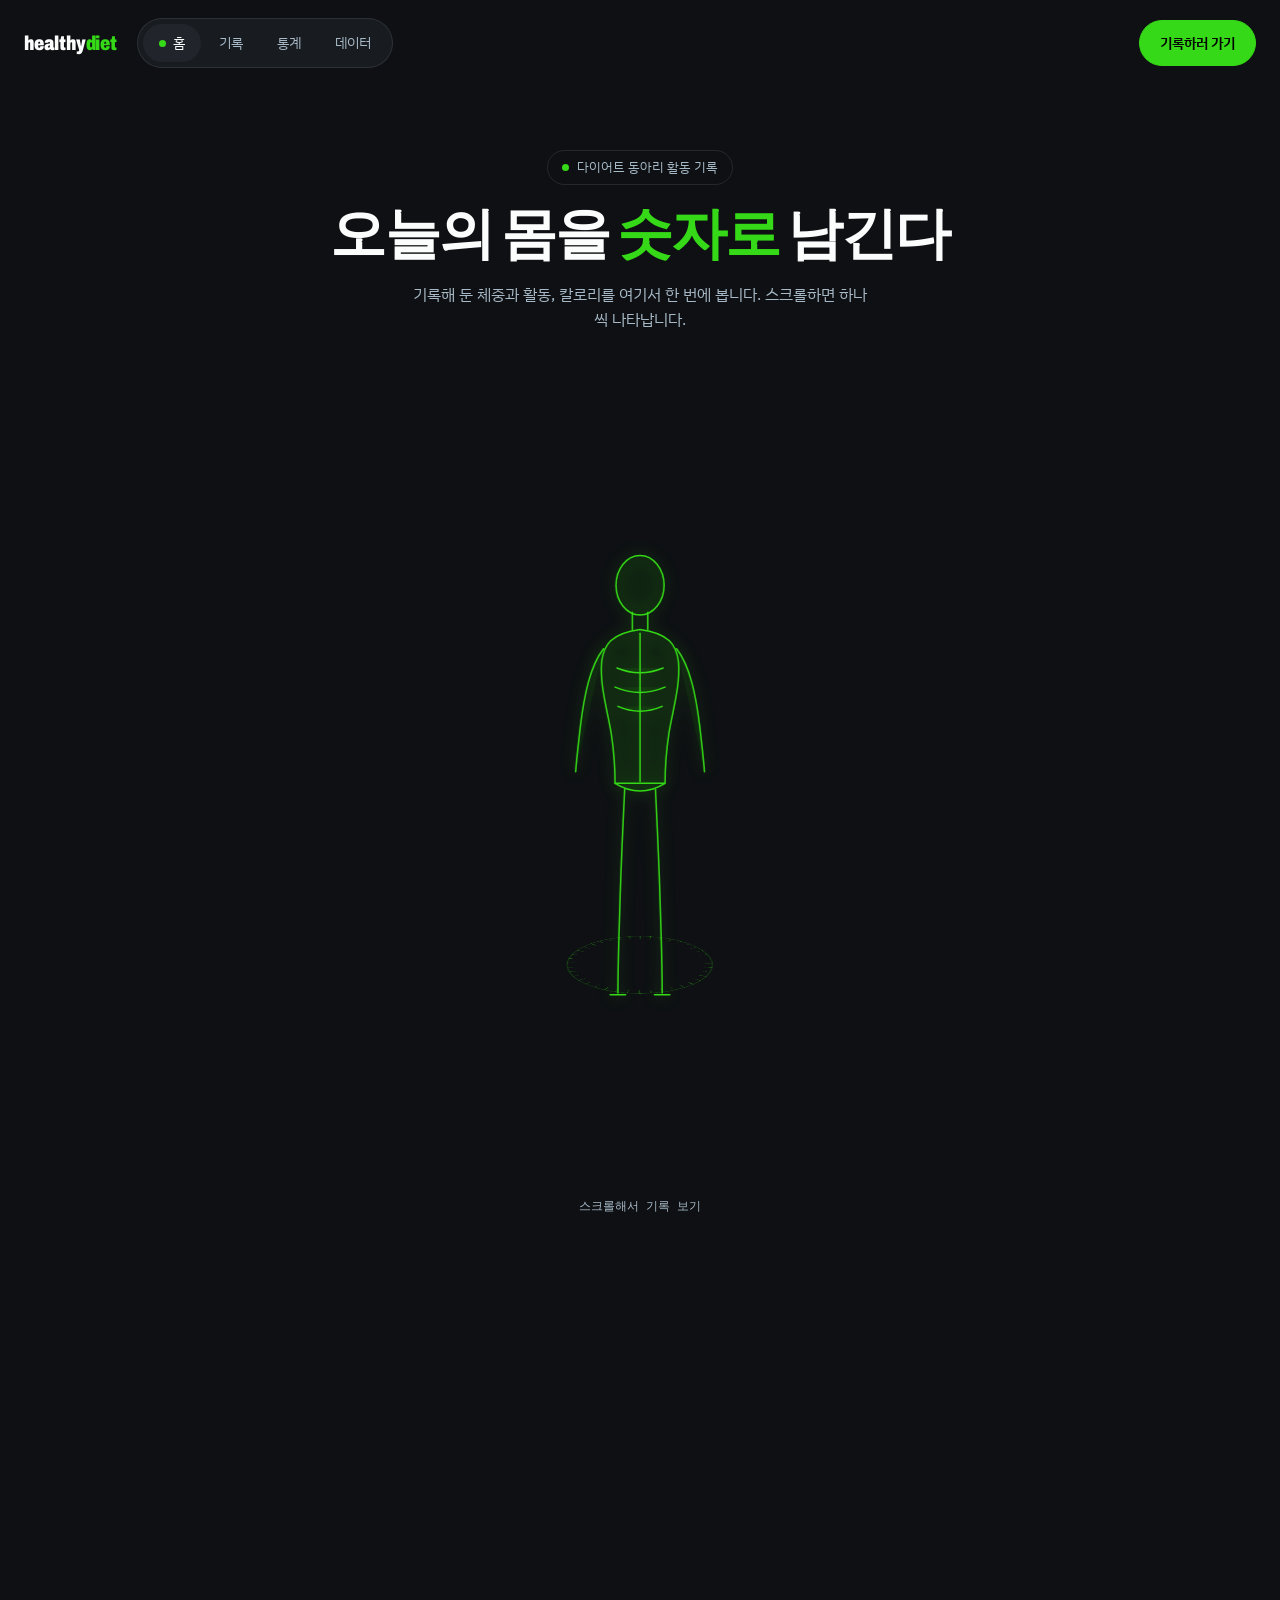
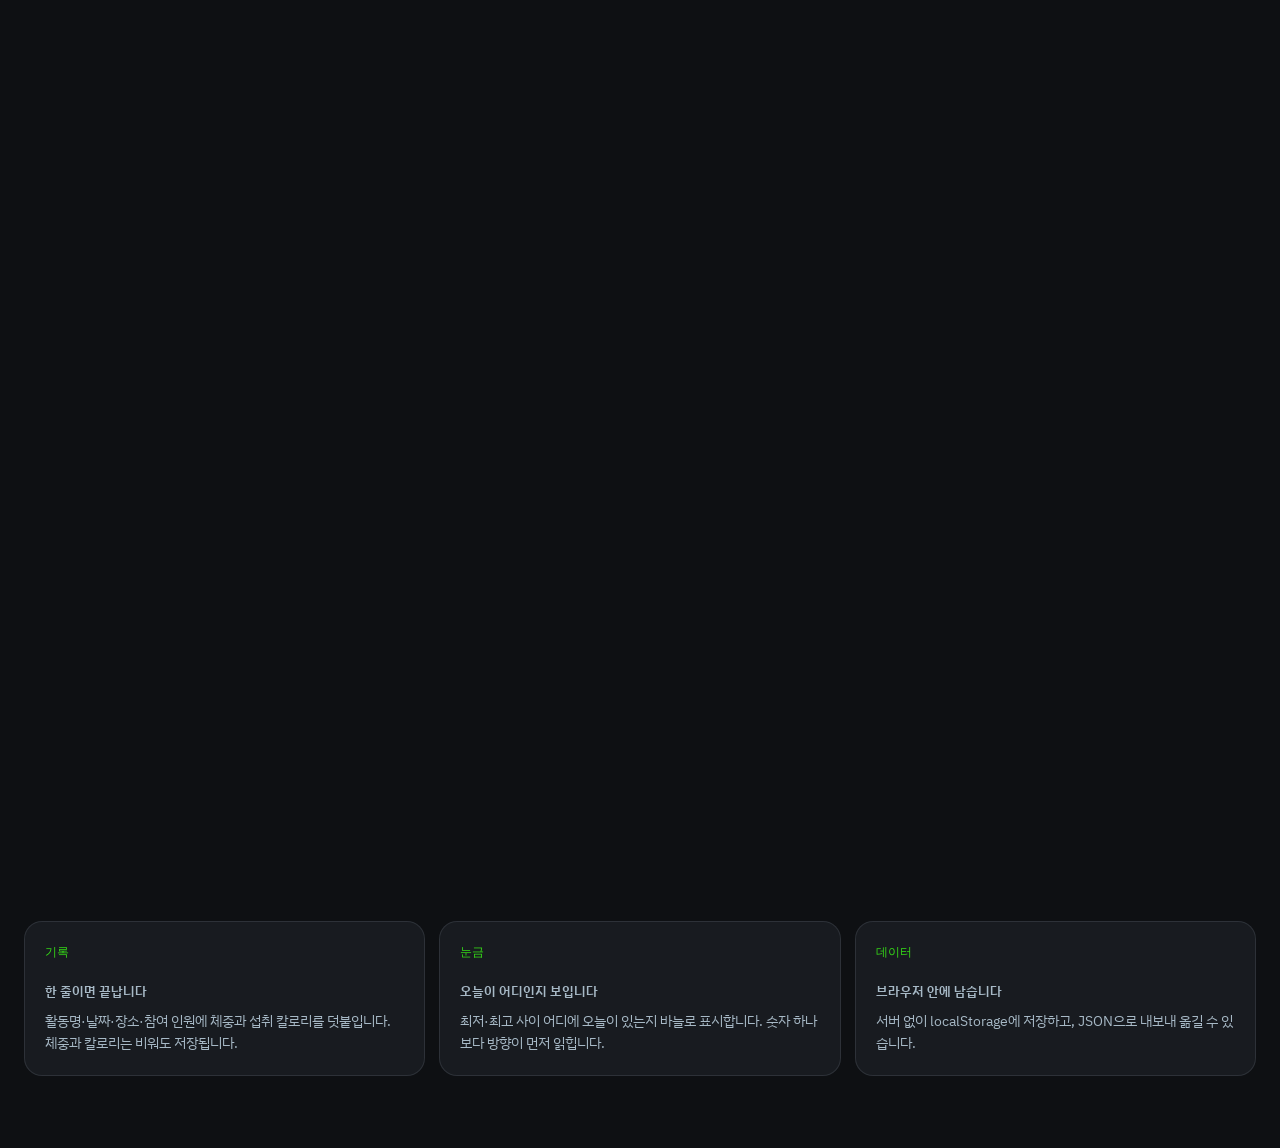
==== commit 4fa484fa: "feat(ui): 메인을 중앙 모델 + 단계별 기록 표시로 재구성 메인은 소개, record.html은 기록으로 역할을 갈랐다. 메인 중앙에 인체 모델을 두고, 스크롤 단계마다 9" ====
--- a/index.html
+++ b/index.html
@@ -20,170 +20,106 @@
     <a href="record.html#stats">통계</a>
     <a href="record.html#tools">데이터</a>
   </nav>
-  <a class="btn btn--green" href="record.html">기록 시작하기</a>
+  <a class="btn btn--green" href="record.html">기록하러 가기</a>
 </header>
 
-<main class="wrap">
+<main>
 
-  <!-- 이미지가 먼저 오고 내용이 그 옆에 붙는다 -->
-  <section class="hero hero--figure">
-
-    <div class="hero__figure" data-aos="fade-right" data-aos-duration="900">
-      <div class="figure" aria-hidden="true">
-        <div class="figure__spin">
-          <svg class="plane" viewBox="0 0 200 520" fill="none">
-            <g class="body">
-              <ellipse cx="100" cy="46" rx="25" ry="31"/>
-              <path d="M92 74v18M108 74v18"/>
-              <path d="M100 92c-30 4-38 16-40 34-2 24 6 50 10 74 3 20 4 36 4 52h52c0-16 1-32 4-52 4-24 12-50 10-74-2-18-10-30-40-34Z"/>
-              <path d="M76 132q24 10 48 0M74 152q26 11 52 0M77 172q23 10 46 0"/>
-              <path d="M100 96v154"/>
-              <path d="M62 112c-14 18-20 48-24 80-2 18-4 34-5 48M138 112c14 18 20 48 24 80 2 18 4 34 5 48"/>
-              <path d="M74 252q26 16 52 0"/>
-              <path d="M84 258c-2 42-4 82-5 122-1 30-2 60-2 90M116 258c2 42 4 82 5 122 1 30 2 60 2 90"/>
-              <path d="M69 472h16M115 472h16"/>
-            </g>
-          </svg>
-          <svg class="plane plane--side" viewBox="0 0 200 520" fill="none">
-            <g class="body">
-              <path d="M84 46c0-17 8-31 22-31s22 14 22 31c0 14-4 24-12 28l2 12h-24l2-12c-8-4-12-14-12-28Z"/>
-              <path d="M100 92c-16 6-22 20-22 38 0 26 6 52 8 76 2 20 2 34 2 46h34c0-14-2-30-4-50-3-26-2-52 2-76 3-20-2-30-20-34Z"/>
-              <path d="M104 96c-4 34-6 84-4 154"/>
-              <path d="M82 116c-8 22-10 52-8 84 1 18 3 34 4 48"/>
-              <path d="M78 252q22 16 44 0"/>
-              <path d="M92 258c-2 42-2 82-2 122 0 30 0 60-1 90M112 258c1 42 2 82 3 122 1 30 1 60 1 90"/>
-              <path d="M78 472h18M104 472h18"/>
-            </g>
-          </svg>
-        </div>
-        <div class="figure__ring"></div>
-      </div>
-    </div>
-
-    <div class="hero__copy" data-aos="fade-left" data-aos-duration="900" data-aos-delay="120">
-      <p class="eyebrow">다이어트 동아리 활동 기록</p>
-      <h1>오늘의 몸을<br><em>숫자로</em> 남긴다</h1>
-      <p class="hero__lead">
-        활동과 체중, 섭취 칼로리를 한 줄로 기록합니다.
-        하루치는 그냥 숫자지만 한 달이 쌓이면 몸이 어느 방향으로
-        가고 있는지 눈금 위에 드러납니다.
-      </p>
-      <div class="hero__actions">
-        <a class="btn btn--green" href="record.html">기록하러 가기</a>
-        <a class="btn" href="#how">어떻게 쓰나요</a>
-      </div>
-    </div>
-
+  <section class="intro wrap">
+    <p class="eyebrow">다이어트 동아리 활동 기록</p>
+    <h1>오늘의 몸을 <em>숫자로</em> 남긴다</h1>
+    <p class="intro__lead">
+      기록해 둔 체중과 활동, 칼로리를 여기서 한 번에 봅니다.
+      스크롤하면 하나씩 나타납니다.
+    </p>
   </section>
 
-  <!-- 실제 기록 화면의 카드 -->
-  <section class="preview" aria-hidden="true">
-    <div class="card card--green card--tall" data-aos="fade-up">
-      <p class="card__label">오늘의 체중</p>
-      <p class="card__big">68.4<sub>kg</sub></p>
-      <div class="ruler"><div class="ruler__needle" style="left:26%"></div></div>
-      <p class="card__foot">최저 66.2 · 최고 71.0</p>
-      <div class="spark">
-        <i style="height:52%"></i><i style="height:70%"></i><i style="height:44%"></i>
-        <i style="height:86%"></i><i style="height:58%"></i><i class="on" style="height:100%"></i>
-        <i style="height:64%"></i><i style="height:40%"></i>
+  <!-- 화면 중앙에 인체 모델. 스크롤할 때마다 각도가 단계별로 돌고
+       기록해 둔 내용이 하나씩 나타난다. -->
+  <section class="stage" id="stage">
+    <div class="stage__sticky">
+      <div class="stage__inner">
+
+        <div class="figure" aria-hidden="true">
+          <div class="figure__spin" id="figureSpin">
+            <svg class="plane" viewBox="0 0 200 520" fill="none">
+              <g class="body">
+                <ellipse cx="100" cy="46" rx="25" ry="31"/>
+                <path d="M92 74v18M108 74v18"/>
+                <path d="M100 92c-30 4-38 16-40 34-2 24 6 50 10 74 3 20 4 36 4 52h52c0-16 1-32 4-52 4-24 12-50 10-74-2-18-10-30-40-34Z"/>
+                <path d="M76 132q24 10 48 0M74 152q26 11 52 0M77 172q23 10 46 0"/>
+                <path d="M100 96v154"/>
+                <path d="M62 112c-14 18-20 48-24 80-2 18-4 34-5 48M138 112c14 18 20 48 24 80 2 18 4 34 5 48"/>
+                <path d="M74 252q26 16 52 0"/>
+                <path d="M84 258c-2 42-4 82-5 122-1 30-2 60-2 90M116 258c2 42 4 82 5 122 1 30 2 60 2 90"/>
+                <path d="M69 472h16M115 472h16"/>
+              </g>
+            </svg>
+            <svg class="plane plane--side" viewBox="0 0 200 520" fill="none">
+              <g class="body">
+                <path d="M84 46c0-17 8-31 22-31s22 14 22 31c0 14-4 24-12 28l2 12h-24l2-12c-8-4-12-14-12-28Z"/>
+                <path d="M100 92c-16 6-22 20-22 38 0 26 6 52 8 76 2 20 2 34 2 46h34c0-14-2-30-4-50-3-26-2-52 2-76 3-20-2-30-20-34Z"/>
+                <path d="M104 96c-4 34-6 84-4 154"/>
+                <path d="M82 116c-8 22-10 52-8 84 1 18 3 34 4 48"/>
+                <path d="M78 252q22 16 44 0"/>
+                <path d="M92 258c-2 42-2 82-2 122 0 30 0 60-1 90M112 258c1 42 2 82 3 122 1 30 1 60 1 90"/>
+                <path d="M78 472h18M104 472h18"/>
+              </g>
+            </svg>
+          </div>
+          <div class="figure__ring"></div>
+        </div>
+
+        <article class="fact fact--a card card--green">
+          <p class="card__label">오늘의 체중</p>
+          <p class="card__big"><span id="mWeight" class="ph">기록 없음</span><sub>kg</sub></p>
+          <div class="ruler"><div class="ruler__needle" id="mNeedle"></div></div>
+          <p class="card__foot" id="mWeightFoot">기록을 추가하면 표시됩니다</p>
+        </article>
+
+        <article class="fact fact--b card">
+          <p class="card__label">활동</p>
+          <p class="card__big"><span id="mCount" class="ph">기록 없음</span><sub>회</sub></p>
+          <p class="card__foot" id="mCountFoot">기록을 추가하면 표시됩니다</p>
+        </article>
+
+        <article class="fact fact--c card card--white">
+          <p class="card__label">칼로리 수지</p>
+          <p class="card__big"><span id="mKcal" class="ph">기록 없음</span><sub>kcal</sub></p>
+          <p class="card__foot" id="mKcalFoot">운동 시간과 종목으로 추정</p>
+        </article>
+
       </div>
-    </div>
-    <div class="card card--white" data-aos="fade-up" data-aos-delay="100">
-      <p class="card__label">이번 달 활동</p>
-      <p class="card__big">12<sub>회</sub></p>
-      <p class="card__foot">유산소 · 근력 · 스트레칭</p>
-    </div>
-    <div class="card" data-aos="fade-up" data-aos-delay="200">
-      <p class="card__label">칼로리 수지</p>
-      <p class="card__big">+1,260<sub>kcal</sub></p>
-      <p class="card__foot">운동 시간과 종목으로 추정</p>
+
+      <p class="stage__hint" id="stageHint">스크롤해서 기록 보기</p>
     </div>
   </section>
 
+  <div class="wrap">
+    <section class="feats">
+      <div class="card" data-aos="fade-up">
+        <span class="n">기록</span>
+        <h3>한 줄이면 끝납니다</h3>
+        <p>활동명·날짜·장소·참여 인원에 체중과 섭취 칼로리를 덧붙입니다. 체중과 칼로리는 비워도 저장됩니다.</p>
+      </div>
+      <div class="card" data-aos="fade-up" data-aos-delay="100">
+        <span class="n">눈금</span>
+        <h3>오늘이 어디인지 보입니다</h3>
+        <p>최저·최고 사이 어디에 오늘이 있는지 바늘로 표시합니다. 숫자 하나보다 방향이 먼저 읽힙니다.</p>
+      </div>
+      <div class="card" data-aos="fade-up" data-aos-delay="200">
+        <span class="n">데이터</span>
+        <h3>브라우저 안에 남습니다</h3>
+        <p>서버 없이 localStorage에 저장하고, JSON으로 내보내 옮길 수 있습니다.</p>
+      </div>
+    </section>
+  </div>
+
 </main>
 
-<!-- 스크롤하는 동안 모델이 돌고 오른쪽 글이 단계별로 바뀐다 -->
-<section class="scroll" id="how">
-  <div class="scroll__track">
-    <div class="scroll__bar" aria-hidden="true"><i id="scrollProgress"></i></div>
-
-    <div class="scroll__stage">
-      <div class="scroll__model" aria-hidden="true">
-        <div class="scroll__spin" id="modelSpin">
-          <svg class="plane" viewBox="0 0 200 520" fill="none">
-            <g class="body">
-              <ellipse cx="100" cy="46" rx="25" ry="31"/>
-              <path d="M92 74v18M108 74v18"/>
-              <path d="M100 92c-30 4-38 16-40 34-2 24 6 50 10 74 3 20 4 36 4 52h52c0-16 1-32 4-52 4-24 12-50 10-74-2-18-10-30-40-34Z"/>
-              <path d="M76 132q24 10 48 0M74 152q26 11 52 0M77 172q23 10 46 0"/>
-              <path d="M100 96v154"/>
-              <path d="M62 112c-14 18-20 48-24 80-2 18-4 34-5 48M138 112c14 18 20 48 24 80 2 18 4 34 5 48"/>
-              <path d="M74 252q26 16 52 0"/>
-              <path d="M84 258c-2 42-4 82-5 122-1 30-2 60-2 90M116 258c2 42 4 82 5 122 1 30 2 60 2 90"/>
-              <path d="M69 472h16M115 472h16"/>
-            </g>
-          </svg>
-          <svg class="plane plane--side" viewBox="0 0 200 520" fill="none">
-            <g class="body">
-              <path d="M84 46c0-17 8-31 22-31s22 14 22 31c0 14-4 24-12 28l2 12h-24l2-12c-8-4-12-14-12-28Z"/>
-              <path d="M100 92c-16 6-22 20-22 38 0 26 6 52 8 76 2 20 2 34 2 46h34c0-14-2-30-4-50-3-26-2-52 2-76 3-20-2-30-20-34Z"/>
-              <path d="M104 96c-4 34-6 84-4 154"/>
-              <path d="M82 116c-8 22-10 52-8 84 1 18 3 34 4 48"/>
-              <path d="M78 252q22 16 44 0"/>
-              <path d="M92 258c-2 42-2 82-2 122 0 30 0 60-1 90M112 258c1 42 2 82 3 122 1 30 1 60 1 90"/>
-              <path d="M78 472h18M104 472h18"/>
-            </g>
-          </svg>
-        </div>
-        <div class="scroll__ring"></div>
-      </div>
-
-      <div class="scroll__steps">
-        <article class="step is-on">
-          <span class="step__n">01 · 입력</span>
-          <h2>한 줄이면 끝납니다</h2>
-          <p>활동명·날짜·장소·참여 인원에 체중과 섭취 칼로리를 덧붙입니다.
-             체중과 칼로리는 비워도 저장됩니다.</p>
-        </article>
-        <article class="step">
-          <span class="step__n">02 · 확인</span>
-          <h2>오늘이 어디인지 보입니다</h2>
-          <p>최저와 최고 사이 어디에 오늘이 있는지 바늘로 표시합니다.
-             숫자 하나보다 방향이 먼저 읽힙니다.</p>
-        </article>
-        <article class="step">
-          <span class="step__n">03 · 보관</span>
-          <h2>브라우저 안에 남습니다</h2>
-          <p>서버 없이 localStorage에 저장하고, JSON으로 내보내 다른 기기로
-             옮길 수 있습니다.</p>
-        </article>
-      </div>
-    </div>
-  </div>
-</section>
-
-<div class="wrap">
-  <section class="feats">
-    <div class="card" data-aos="fade-up">
-      <span class="n">기록</span>
-      <h3>한 줄이면 끝납니다</h3>
-      <p>활동명·날짜·장소·참여 인원에 체중과 섭취 칼로리를 덧붙입니다. 체중과 칼로리는 비워도 저장됩니다.</p>
-    </div>
-    <div class="card" data-aos="fade-up" data-aos-delay="100">
-      <span class="n">눈금</span>
-      <h3>오늘이 어디인지 보입니다</h3>
-      <p>최저·최고 사이 어디에 오늘이 있는지 바늘로 표시합니다. 숫자 하나보다 방향이 먼저 읽힙니다.</p>
-    </div>
-    <div class="card" data-aos="fade-up" data-aos-delay="200">
-      <span class="n">데이터</span>
-      <h3>브라우저 안에 남습니다</h3>
-      <p>서버 없이 localStorage에 저장하고, JSON으로 내보내 옮길 수 있습니다.</p>
-    </div>
-  </section>
-</div>
-
 <script src="https://unpkg.com/aos@2.3.1/dist/aos.js"></script>
+<script src="js/store/store.js"></script>
+<script src="js/analytics/analytics.js"></script>
 <script src="js/ui/landing.js"></script>
 </body>
 </html>
--- a/style.css
+++ b/style.css
@@ -99,22 +99,74 @@
   padding: 56px 0 72px;
 }
 
-/* 이미지가 먼저 오고 내용이 그 옆에 붙는 배치 */
-.hero--figure { grid-template-columns: .85fr 1fr; gap: 64px; padding-bottom: 40px; }
-
-.hero__figure { justify-self: center; }
+/* ---------- 메인 소개 + 중앙 무대 ---------- */
+
+.intro { padding: 64px 0 8px; text-align: center; }
+.intro h1 {
+  margin: 0 auto 16px;
+  font-family: var(--display); font-weight: 800; font-stretch: 84%;
+  font-size: clamp(2.25rem, 4.6vw, 3.5rem);
+  line-height: 1.08; letter-spacing: -.03em;
+  text-wrap: balance;
+}
+.intro h1 em { font-style: normal; color: var(--green); }
+.intro__lead { max-width: 46ch; margin: 0 auto; color: var(--muted); }
+
+/* 바깥 통이 높고 안쪽 무대가 sticky로 붙는다.
+   그 구간을 지나는 진행도가 단계가 되고, 단계마다 각도와 내용이 바뀐다. */
+.stage { position: relative; height: 420vh; }
+
+.stage__sticky {
+  position: sticky; top: 0;
+  height: 100vh;
+  display: grid; place-items: center;
+  overflow: hidden;
+}
+.stage__inner {
+  position: relative;
+  width: 100%; max-width: 1080px; height: min(78vh, 620px);
+  margin: 0 auto;
+}
 
 .figure {
-  position: relative;
-  height: min(58vh, 460px);
+  position: absolute; left: 50%; top: 50%;
+  transform: translate(-50%, -50%);
+  height: min(62vh, 500px);
   aspect-ratio: 200 / 520;
   perspective: 1100px;
 }
 .figure__spin {
   position: absolute; inset: 0;
   transform-style: preserve-3d;
-  animation: figure-turn 26s linear infinite;
-}
+  /* 연속 회전이 아니라 단계마다 한 번에 돌아간다 */
+  transition: transform .85s cubic-bezier(.65,.02,.2,1);
+}
+
+/* 모델을 둘러싸고 하나씩 나타나는 기록 카드 */
+.fact {
+  position: absolute;
+  width: 268px;
+  opacity: 0;
+  transform: translateY(16px);
+  transition: opacity .55s ease, transform .55s ease;
+  pointer-events: none;
+}
+.fact.is-in { opacity: 1; transform: none; pointer-events: auto; }
+
+.fact--a { left: 0;   top: 4%; }
+.fact--b { right: 0;  top: 34%; }
+.fact--c { left: 4%;  bottom: 4%; }
+
+.stage__hint {
+  position: absolute; left: 50%; bottom: 26px;
+  transform: translateX(-50%);
+  margin: 0;
+  font-family: var(--mono); font-size: .75rem; color: var(--muted);
+}
+.stage__hint[hidden] { display: none; }
+
+/* 아래는 예전 배치에서 쓰던 것 — 지금은 record.html 미리보기에만 쓴다 */
+.hero__figure { justify-self: center; }
 .figure__ring {
   position: absolute; left: 50%; bottom: 1%;
   width: 76%; aspect-ratio: 1;
@@ -180,6 +232,10 @@
   font-variant-numeric: tabular-nums;
 }
 .card__big sub { font-size: .28em; font-weight: 600; vertical-align: baseline; opacity: .6; }
+
+/* 값이 아직 없을 때. 큰 글씨로 대시를 찍으면 막대처럼 보여 고장으로 읽힌다 */
+.ph { font-family: var(--body); font-size: .3em; font-weight: 500; opacity: .6; }
+.ph + sub { display: none; }
 .card__foot { margin: 10px 0 0; font-family: var(--mono); font-size: .6875rem; opacity: .6; }
 
 /* 미니 스파크 막대 */
@@ -450,7 +506,24 @@
   .bar { flex-wrap: wrap; gap: 12px; }
   .nav { order: 3; width: 100%; overflow-x: auto; }
   .hero, .hero--figure, .grid-2, .preview, .feats { grid-template-columns: 1fr; }
-  .figure { height: 300px; }
+
+  /* 좁은 화면에서는 겹칠 자리가 없다. sticky를 풀고 위아래로 쌓는다 */
+  .intro { padding: 32px 0 0; }
+  .stage { height: auto; }
+  .stage__sticky { position: static; height: auto; padding: 24px 0 40px; }
+  .stage__inner {
+    height: auto; padding: 0 20px;
+    display: grid; gap: 14px; justify-items: stretch;
+  }
+  .figure {
+    position: static; transform: none;
+    height: 300px; margin: 0 auto 8px;
+  }
+  .fact {
+    position: static; width: auto;
+    opacity: 1; transform: none; pointer-events: auto;
+  }
+  .stage__hint { display: none; }
   /* 좁은 화면에서는 스크롤 연출을 접는다. 세로로 겹치면 둘 다 안 읽힌다 */
   .scroll { height: auto; }
   .scroll__track { position: static; height: auto; padding: 40px 0 56px; }
@@ -473,7 +546,8 @@
   .scroll__track { position: static; height: auto; padding: 40px 0 56px; }
   .scroll__spin { transform: none !important; }
   .step { opacity: 1; transform: none; transition: none; }
-  .figure__spin { animation: none; }
+  .figure__spin { transition: none; }
+  .fact { opacity: 1; transform: none; transition: none; pointer-events: auto; }
   /* AOS가 걸어둔 등장 애니메이션도 끈다. 내용은 바로 보여야 한다 */
   [data-aos] { opacity: 1 !important; transform: none !important; transition: none !important; }
 }
